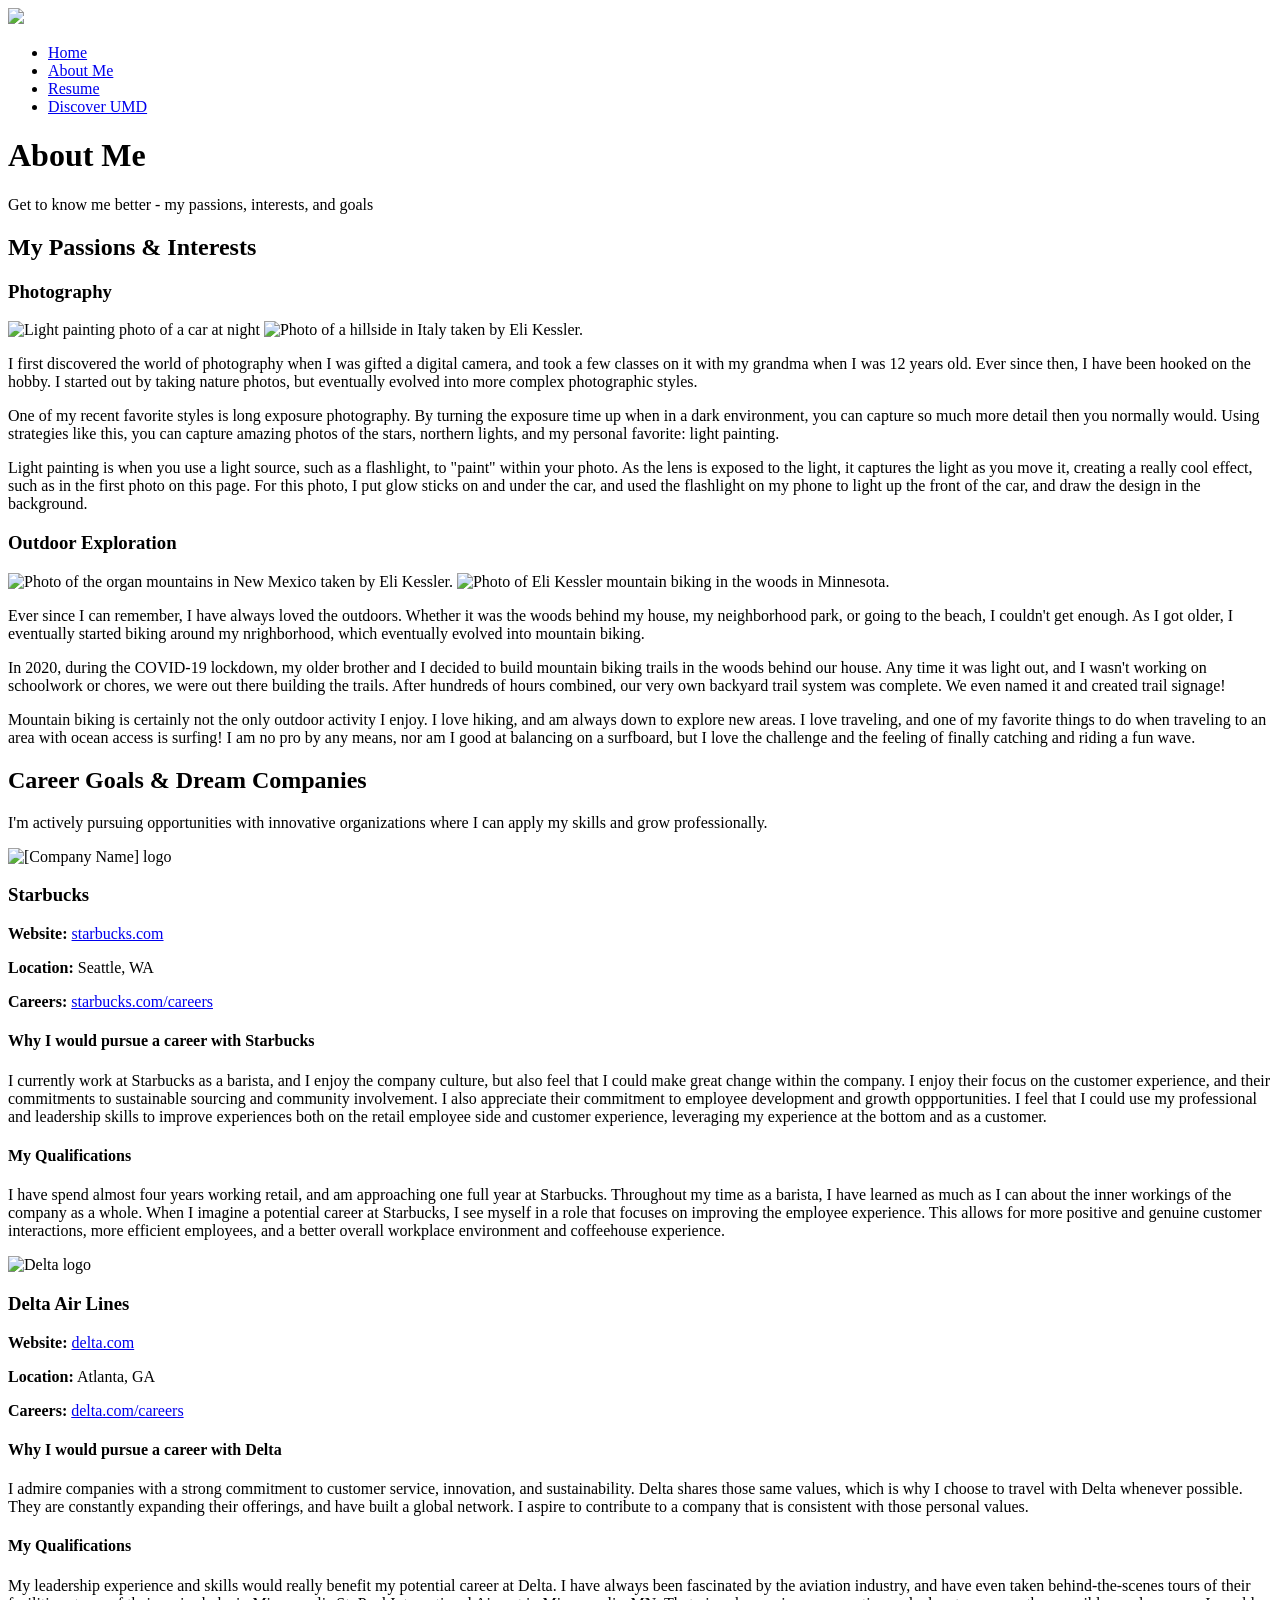
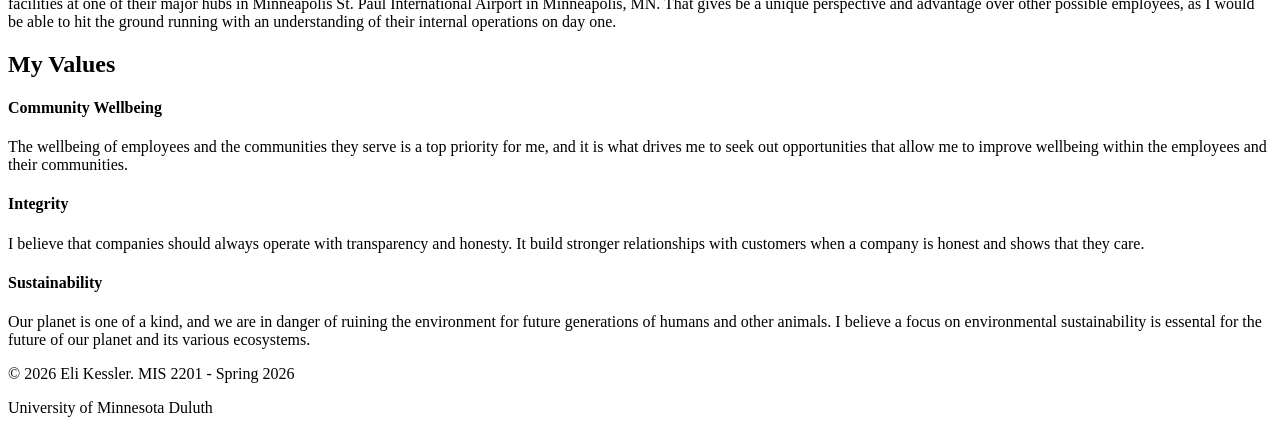
==== about.html @ e2c76c75 "Add files via upload" ====
<!DOCTYPE html>
<!-- ==================================================================================
     MIS 2201 PHASE 1: PERSONAL WEBSITE - ABOUT ME PAGE
     ==================================================================================
     
     FILE: about.html (ABOUT ME PAGE)
     DUE: March 20, 2026, 11:00 AM
     POINTS: 6 pts (out of 22 pts for Required Pages Content)
     
     REQUIREMENTS FOR THIS PAGE:
     ✓ Detailed descriptions of your hobbies
     ✓ Minimum of 3 pictures of your interests  
     ✓ Personal stories related to your hobbies
     ✓ TWO companies you want to work for with:
       - Company contact information
       - Why you're interested in them
       - Your qualifications for the role
     
     INSTRUCTIONS:
     1. This page expands on the 2 hobbies you summarized on your Home page
     2. Add detailed stories and at least 3 total images
     3. Research 2 real companies you'd like to work for
     4. Explain WHY you want to work there and what makes YOU qualified
     
     ================================================================================== -->

<html lang="en">

<head>
     <link rel="icon" type="image/png" href="images/Favicon.png">
    <meta charset="UTF-8">
    <meta name="viewport" content="width=device-width, initial-scale=1.0">
    <meta name="description" content="Eli Kessler - About Me, hobbies, interests, career goals">

    <!-- ACTION REQUIRED: Replace [YOUR NAME] -->
    <title>Eli Kessler - About Me | Personal Portfolio</title>

    <link rel="stylesheet" href="css/style.css">
</head>

<body>

    <!-- =============================================================================
         NAVIGATION - SAME ON ALL PAGES
         ============================================================================= -->
    <nav class="navbar">
        
        <div class="container">
            <div class="logo">
                <a href="index.html"> <img src="images/Logo.png" height="50 px"/> </a>
            </div>
            <ul class="nav-menu">
                <li><a href="index.html">Home</a></li>
                <li><a href="about.html" class="active">About Me</a></li>
                <li><a href="resume.html">Resume</a></li>
                <li><a href="discover-umd.html">Discover UMD</a></li>
            </ul>
            <div class="hamburger">
                <span></span>
                <span></span>
                <span></span>
            </div>
        </div>
    </nav>

    <!-- =============================================================================
         PAGE HEADER
         ============================================================================= -->
    <header class="page-header">
        <div class="container">
            <h1>About Me</h1>
            <p>Get to know me better - my passions, interests, and goals</p>
        </div>
    </header>

    <!-- =============================================================================
         DETAILED HOBBIES SECTION
         =============================================================================
         REQUIRED (Part of 6 pts for About Me Page):
         - Detailed descriptions of your hobbies (expand from Home page)
         - Minimum of 3 pictures of your interests
         - Personal stories related to your hobbies
         
         INSTRUCTIONS:
         - Take the 2 hobbies you mentioned on your Home page
         - Write detailed stories about each (3-5 paragraphs each)
         - Include at least 3 total images (can be 2 for one hobby, 1 for another, etc.)
         - Share personal experiences, what you've learned, future goals
         
         IMAGE REQUIREMENTS:
         - Total: Minimum 3 images across both hobbies
         - File formats: .jpg (photos), .png (transparency if needed)
         - Size: Around 800x600px or larger
         - File size: Under 500KB each
         
         STORY TIPS:
         - How did you get started with this hobby?
         - What do you love most about it?
         - Any achievements or memorable moments?
         - How has it shaped who you are?
         - Future goals related to this hobby?
         ============================================================================= -->
    <section class="hobbies-detailed">
        <div class="container">
            <h2>My Passions & Interests</h2>

            <!-- =================================================================
                 HOBBY #1 DETAILED - ACTION REQUIRED
                 ================================================================= -->
            <div class="hobby-detail">
                <!-- HOBBY NAME -->
                <h3>Photography</h3>

                <!-- HOBBY IMAGES (Multiple images for one hobby is great!) -->
                <div class="hobby-images">
                    <!-- Image 1 for Hobby #1 -->
                    <img src="images/Car.JPG" alt="Light painting photo of a car at night">
                    <!-- ^^^ REPLACE:
                         - src= with YOUR hobby image filename
                         - alt= with accurate description
                     -->

                    <!-- Image 2 for Hobby #1 (Optional but recommended) -->
                    <img src="images/Italy.JPG" alt="Photo of a hillside in Italy taken by Eli Kessler.">
                    <!-- ^^^ OPTIONAL: Delete this if you only have 1 image for this hobby
                         But remember: you need 3 total images across BOTH hobbies-->

                </div>
                <!-- DETAILED STORY - ACTION REQUIRED -->
                <div class="hobby-story">
                    <p>
                        I first discovered the world of photography when I was gifted a digital camera, and took a few classes on it with my grandma when I was 12 years old. Ever since then, I have been hooked on the hobby. I started out by taking nature photos, but eventually evolved into more complex photographic styles. 
                    </p>

                    <p>
                        One of my recent favorite styles is long exposure photography. By turning the exposure time up when in a dark environment, you can capture so much more detail then you normally would. Using strategies like this, you can capture amazing photos of the stars, northern lights, and my personal favorite: light painting.
                    </p>

                    <p>
                        Light painting is when you use a light source, such as a flashlight, to "paint" within your photo. As the lens is exposed to the light, it captures the light as you move it, creating a really cool effect, such as in the first photo on this page. For this photo, I put glow sticks on and under the car, and used the flashlight on my phone to light up the front of the car, and draw the design in the background. 
                    </p>

                    <!-- EXAMPLE (DELETE and write your own):
                         I discovered photography during a family trip to Glacier National Park when I was 
                         15 years old. My dad handed me his camera to capture a sunset, and I was instantly 
                         hooked. That single moment sparked a passion that has grown into a serious hobby.
                         
                         Over the past four years, I've explored various photography styles, from landscapes 
                         to portraits. I particularly love golden hour photography and have won two local 
                         photography contests. My favorite subjects are Minnesota's lakes and forests during 
                         autumn. I've taught myself advanced techniques using online tutorials and practice.
                         
                         Photography has taught me patience, attention to detail, and creative problem-solving - 
                         skills that translate well into my MIS studies. In the future, I hope to combine my 
                         tech skills with photography by developing apps for photographers or starting a 
                         photography business specializing in corporate headshots.
                     -->
                

            <!-- =================================================================
                 HOBBY #2 DETAILED - ACTION REQUIRED
                 ================================================================= -->
            <div class="hobby-detail">
                <h3>Outdoor Exploration</h3>

                <div class="hobby-images">
                    <!-- At minimum, you need 1 more image here to meet the "3 images total" requirement -->
                    <img src="images/mountain.jpg" alt="Photo of the organ mountains in New Mexico taken by Eli Kessler.">
                    <img src="images/Bike2.JPG" alt="Photo of Eli Kessler mountain biking in the woods in Minnesota.">
                    <!-- ^^^ REPLACE with YOUR hobby image -->

                    <!-- Optional: More images for this hobby -->
                    <!-- <img src="images/your-hobby2-image2.jpg" alt="Description"> -->
                </div>

                <div class="hobby-story">
                    <p>
                        Ever since I can remember, I have always loved the outdoors. Whether it was the woods behind my house, my neighborhood park, or going to the beach, I couldn't get enough. As I got older, I eventually started biking around my nrighborhood, which eventually evolved into mountain biking. 
                    </p>

                    <p>
                        In 2020, during the COVID-19 lockdown, my older brother and I decided to build mountain biking trails in the woods behind our house. Any time it was light out, and I wasn't working on schoolwork or chores, we were out there building the trails. After hundreds of hours combined, our very own backyard trail system was complete. We even named it and created trail signage!
                    </p>

                    <p>
                        Mountain biking is certainly not the only outdoor activity I enjoy. I love hiking, and am always down to explore new areas. I love traveling, and one of my favorite things to do when traveling to an area with ocean access is surfing! I am no pro by any means, nor am I good at balancing on a surfboard, but I love the challenge and the feeling of finally catching and riding a fun wave.
                    </p>
                </div>
            </div>
 

        </div>
    </section>

    <!-- =============================================================================
         CAREER GOALS & TARGET COMPANIES
         =============================================================================
         REQUIRED (Part of 6 pts for About Me Page):
         - TWO companies you want to work for
         - For EACH company, include:
           ✓ Company name and logo
           ✓ Company contact information (website, location, email)
           ✓ Why you're interested in working there
           ✓ Your qualifications for a role at that company
         
         INSTRUCTIONS FOR COMPANY RESEARCH:
         1. Choose 2 REAL companies you'd genuinely like to work for
         2. Research each company thoroughly:
            - Visit their website, careers page
            - Understand their products/services
            - Read their mission statement and values
            - Look up recent news about the company
         3. Be specific about WHY you want to work there (not just "good company")
         4. Identify YOUR specific qualifications (skills, experience, education)
         
         COMPANY LOGO:
         - Download company logo from their website (usually in "Press" or "About" section)
         - File format: .png (usually has transparency) or .jpg
         - Save in images/ folder
         - Name clearly: "company-name-logo.png"
         
         CONTACT INFORMATION TO INCLUDE:
         - Company website URL
         - Headquarters location (city, state)
         - Careers page URL
         - LinkedIn page (optional but professional)
         ============================================================================= -->
    <section class="career-goals">
        <div class="container">
            <h2>Career Goals & Dream Companies</h2>
            <p>I'm actively pursuing opportunities with innovative organizations where I can apply my skills and grow
                professionally.</p>

            <div class="companies-grid">

                <!-- =================================================================
                     COMPANY #1 - ACTION REQUIRED
                     ================================================================= -->
                <div class="company-card">
                    <!-- COMPANY LOGO -->
                    <img src="images/Starbucks.png" alt="[Company Name] logo" class="company-logo">
                    <!-- ^^^ REPLACE:
                         1. Download company's actual logo
                         2. Save in images/ folder
                         3. Update src= and alt= above
                     -->

                    <!-- COMPANY NAME -->
                    <h3>Starbucks</h3>
                    <!-- ^^^ REPLACE with actual company name
                         Examples: "Target Corporation", "Google", "3M", "Mayo Clinic", etc.
                     -->

                    <!-- COMPANY CONTACT INFORMATION -->
                    <div class="company-info">
                        <p><strong>Website:</strong> <a href="https://www.starbucks.com"
                                target="_blank">starbucks.com</a></p>
                        <!-- ^^^ REPLACE with actual website URL -->

                        <p><strong>Location:</strong> Seattle, WA</p>
                        <!-- ^^^ REPLACE with company headquarters location -->

                        <p><strong>Careers:</strong> <a href="https://www.starbucks.com/careers"
                                target="_blank">starbucks.com/careers</a></p>
                        <!-- ^^^ REPLACE with actual careers page URL -->
                    </div>

                    <!-- WHY YOU'RE INTERESTED - ACTION REQUIRED -->
                    <div class="why-interested">
                        <h4>Why I would pursue a career with Starbucks</h4>
                        <p>
                            I currently work at Starbucks as a barista, and I enjoy the company culture, but also feel that I could make great change within the company. I enjoy their focus on the customer experience, and their commitments to sustainable sourcing and community involvement. I also appreciate their commitment to employee development and growth oppportunities. I feel that I could use my professional and leadership skills to improve experiences both on the retail employee side and customer experience, leveraging my experience at the bottom and as a customer. 

                            <!-- EXAMPLE (DELETE and write your own):
                                 I'm drawn to Target's commitment to digital innovation and customer 
                                 experience. Their recent investments in AI-powered supply chain 
                                 management and mobile app development align perfectly with my interest 
                                 in using technology to solve business problems. I also appreciate their 
                                 strong Minneapolis roots and commitment to community development.
                             -->
                        </p>
                    </div>

                    <!-- YOUR QUALIFICATIONS - ACTION REQUIRED -->
                    <div class="qualifications">
                        <h4>My Qualifications</h4>
                        <p>
                            I have spend almost four years working retail, and am approaching one full year at Starbucks. Throughout my time as a barista, I have learned as much as I can about the inner workings of the company as a whole. When I imagine a potential career at Starbucks, I see myself in a role that focuses on improving the employee experience. This allows for more positive and genuine customer interactions, more efficient employees, and a better overall workplace environment and coffeehouse experience.

                            <!-- EXAMPLE (DELETE and write your own):
                                 As an MIS major, I'm developing strong skills in web development, 
                                 data analytics, and business process optimization. This website 
                                 showcases my front-end development abilities with HTML, CSS, and 
                                 JavaScript. I've also completed coursework in database management 
                                 and project management, which would be valuable in Target's IT 
                                 department. My previous retail experience has given me insight into 
                                 customer needs and operational challenges from a ground-level perspective.
                             -->
                        </p>
                    </div>
                </div>

                <!-- =================================================================
                     COMPANY #2 - ACTION REQUIRED
                     ================================================================= -->
                <div class="company-card">
                    <img src="images/Delta.png" alt="Delta logo" class="company-logo">

                    <h3>Delta Air Lines</h3>

                    <div class="company-info">
                        <p><strong>Website:</strong> <a href="https://www.delta.com"
                                target="_blank">delta.com</a></p>
                        <!-- ^^^ REPLACE with actual website URL -->

                        <p><strong>Location:</strong> Atlanta, GA</p>
                        <!-- ^^^ REPLACE with company headquarters location -->

                        <p><strong>Careers:</strong> <a href="https://www.delta.com/careers"
                                target="_blank">delta.com/careers</a></p>
                        <!-- ^^^ REPLACE with actual careers page URL -->
                    </div>

                    <div class="why-interested">
                        <h4>Why I would pursue a career with Delta</h4>
                        <p>
                           I admire companies with a strong commitment to customer service, innovation, and sustainability. Delta shares those same values, which is why I choose to travel with Delta whenever possible. They are constantly expanding their offerings, and have built a global network. I aspire to contribute to a company that is consistent with those personal values.
                        </p>
                    </div>

                    <div class="qualifications">
                        <h4>My Qualifications</h4>
                        <p>
                            My leadership experience and skills would really benefit my potential career at Delta. I have always been fascinated by the aviation industry, and have even taken behind-the-scenes tours of their facilities at one of their major hubs in Minneapolis St. Paul International Airport in Minneapolis, MN. That gives be a unique perspective and advantage over other possible employees, as I would be able to hit the ground running with an understanding of their internal operations on day one.
                        </p>
                    </div>
                </div>

            </div>
        </div>
    </section>

    <!-- =============================================================================
         PERSONAL VALUES (OPTIONAL - but adds depth to your page)
         =============================================================================
         This is OPTIONAL but recommended - it shows thoughtfulness and self-awareness
         ============================================================================= -->
    <section class="values">
        <div class="container">
            <h2>My Values</h2>
            <div class="values-grid">
                <div class="value-item">
                    <h4>Community Wellbeing</h4>
                    <p>The wellbeing of employees and the communities they serve is a top priority for me, and it is what drives me to seek out opportunities that allow me to improve wellbeing within the employees and their communities.</p>
                </div>
                <div class="value-item">
                    <h4>Integrity</h4>
                    <p>I believe that companies should always operate with transparency and honesty. It build stronger relationships with customers when a company is honest and shows that they care.</p>
                </div>
                <div class="value-item">
                    <h4>Sustainability</h4>
                    <p>Our planet is one of a kind, and we are in danger of ruining the environment for future generations of humans and other animals. I believe a focus on environmental sustainability is essental for the future of our planet and its various ecosystems.</p>
                </div>
                <!-- Feel free to delete this section or modify the values -->
            </div>
        </div>
    </section>

    <!-- =============================================================================
         FOOTER - SAME ON ALL PAGES
         ============================================================================= -->
    <footer>
        <div class="container">
            <p>&copy; 2026 Eli Kessler. MIS 2201 - Spring 2026</p>
            <p>University of Minnesota Duluth</p>
        </div>
    </footer>

    <script src="js/script.js"></script>

</body>

</html>

<!-- ==================================================================================
     SUBMISSION CHECKLIST FOR about.html (About Me Page)
     ==================================================================================
     
     Before submitting, verify YOU HAVE:
     ✓ Written detailed stories about your 2 hobbies (3-5 paragraphs each)
     ✓ Included minimum 3 total images of your interests
     ✓ Researched 2 REAL companies you want to work for
     ✓ Included company logos for both companies
     ✓ Provided contact information for both companies (website, location, careers page)
     ✓ Written specific reasons WHY you want to work at each company
     ✓ Explained YOUR qualifications for each company
     ✓ Replaced ALL placeholder text with your content
     ✓ Replaced ALL placeholder images with your images
     ✓ Tested page in browser (looks good on desktop AND mobile)
     ✓ All navigation links work
     
     GRADING: This page is worth 6 points out of 22 total for Required Pages
     
     COMMON MISTAKES TO AVOID:
     ✗ Generic "I want to work here because it's a great company"
     ✗ No company logos
     ✗ Missing contact information
     ✗ Less than 3 images total
     ✗ Short, surface-level hobby descriptions
     ✗ Not explaining YOUR specific qualifications
     
     ================================================================================== -->
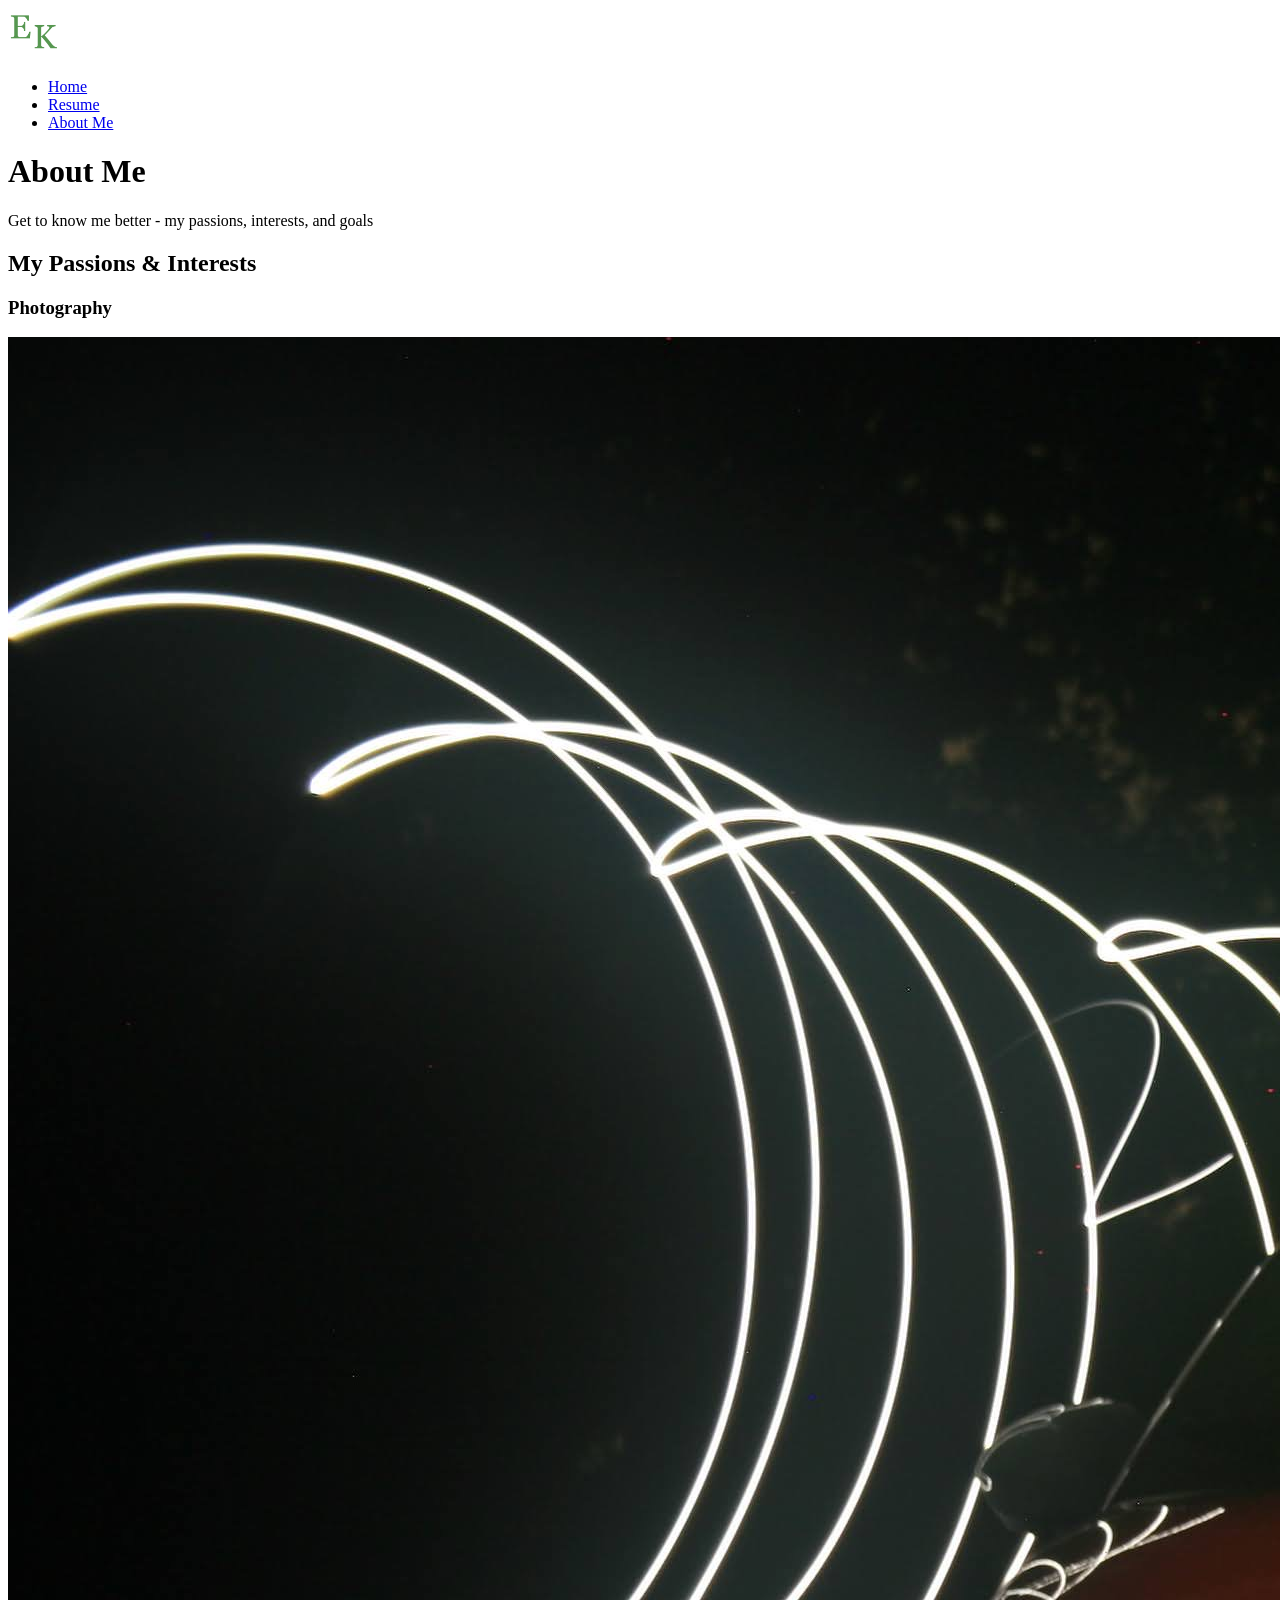
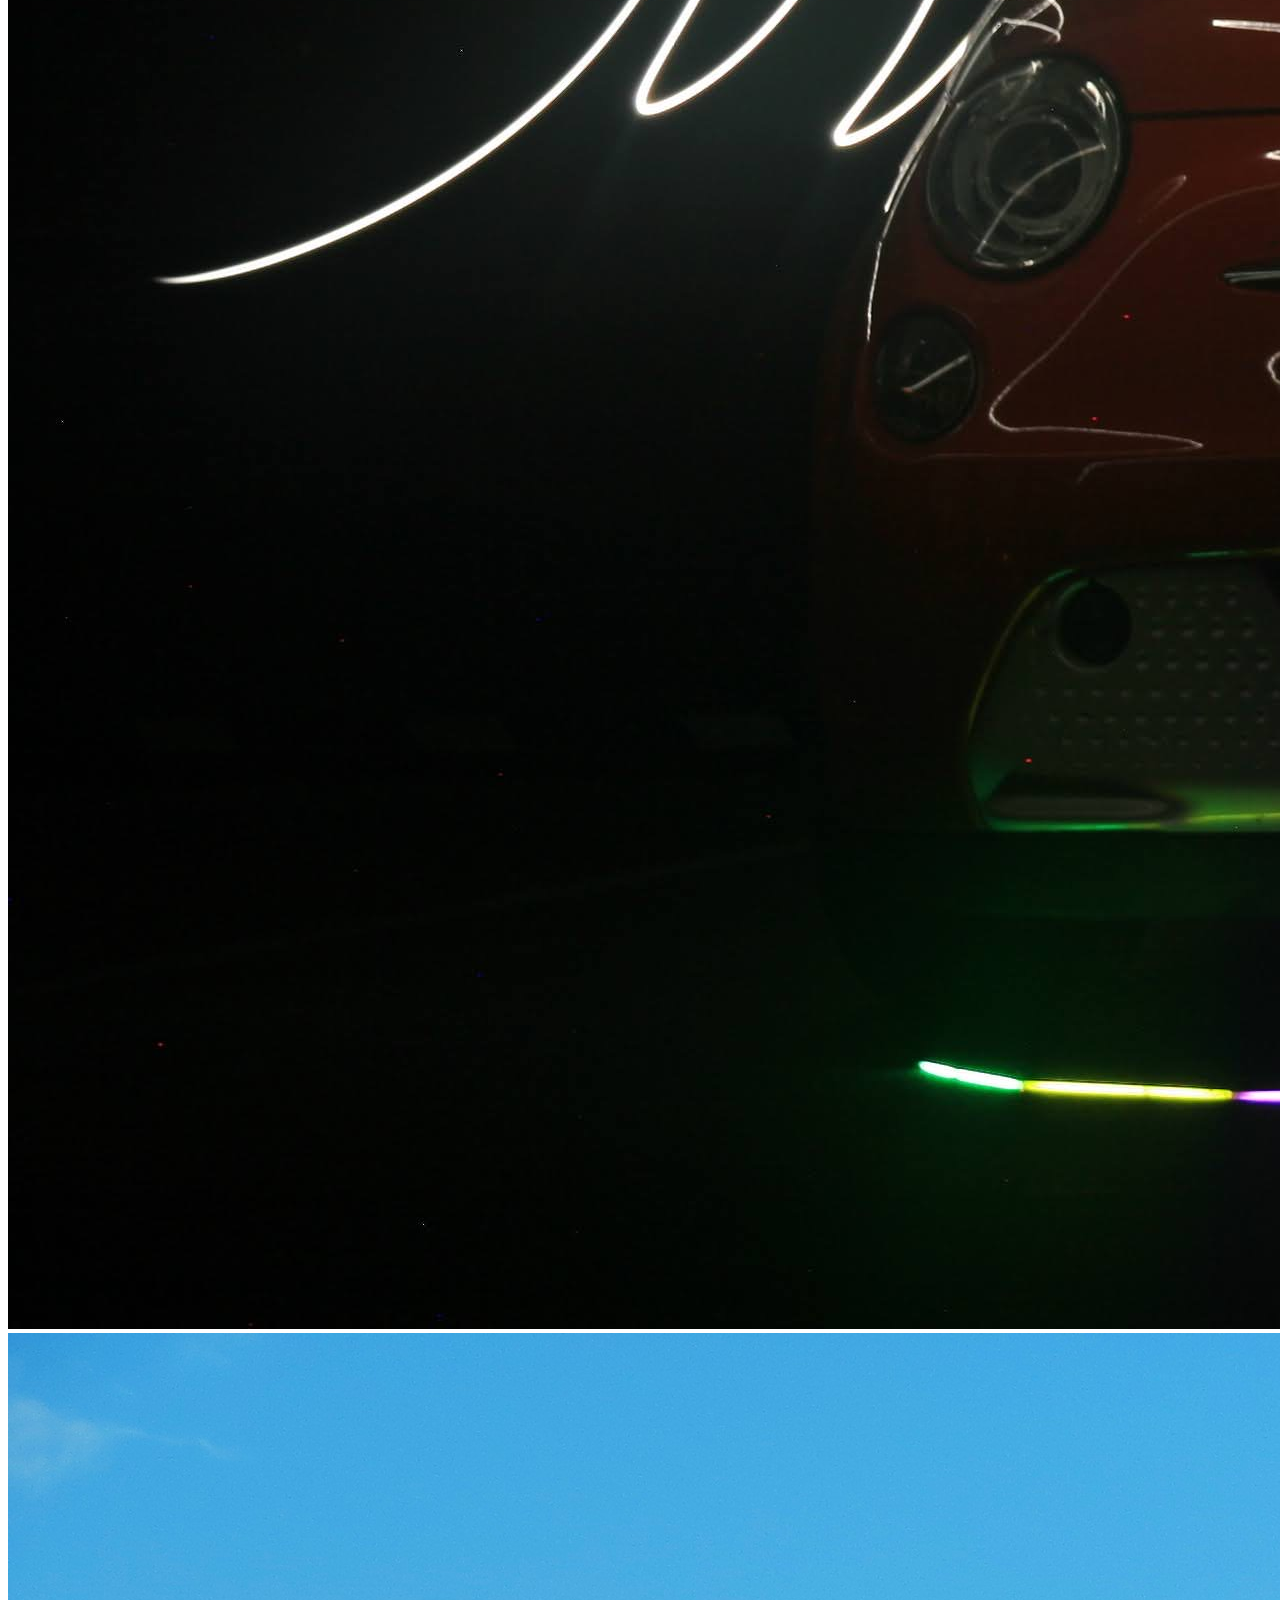
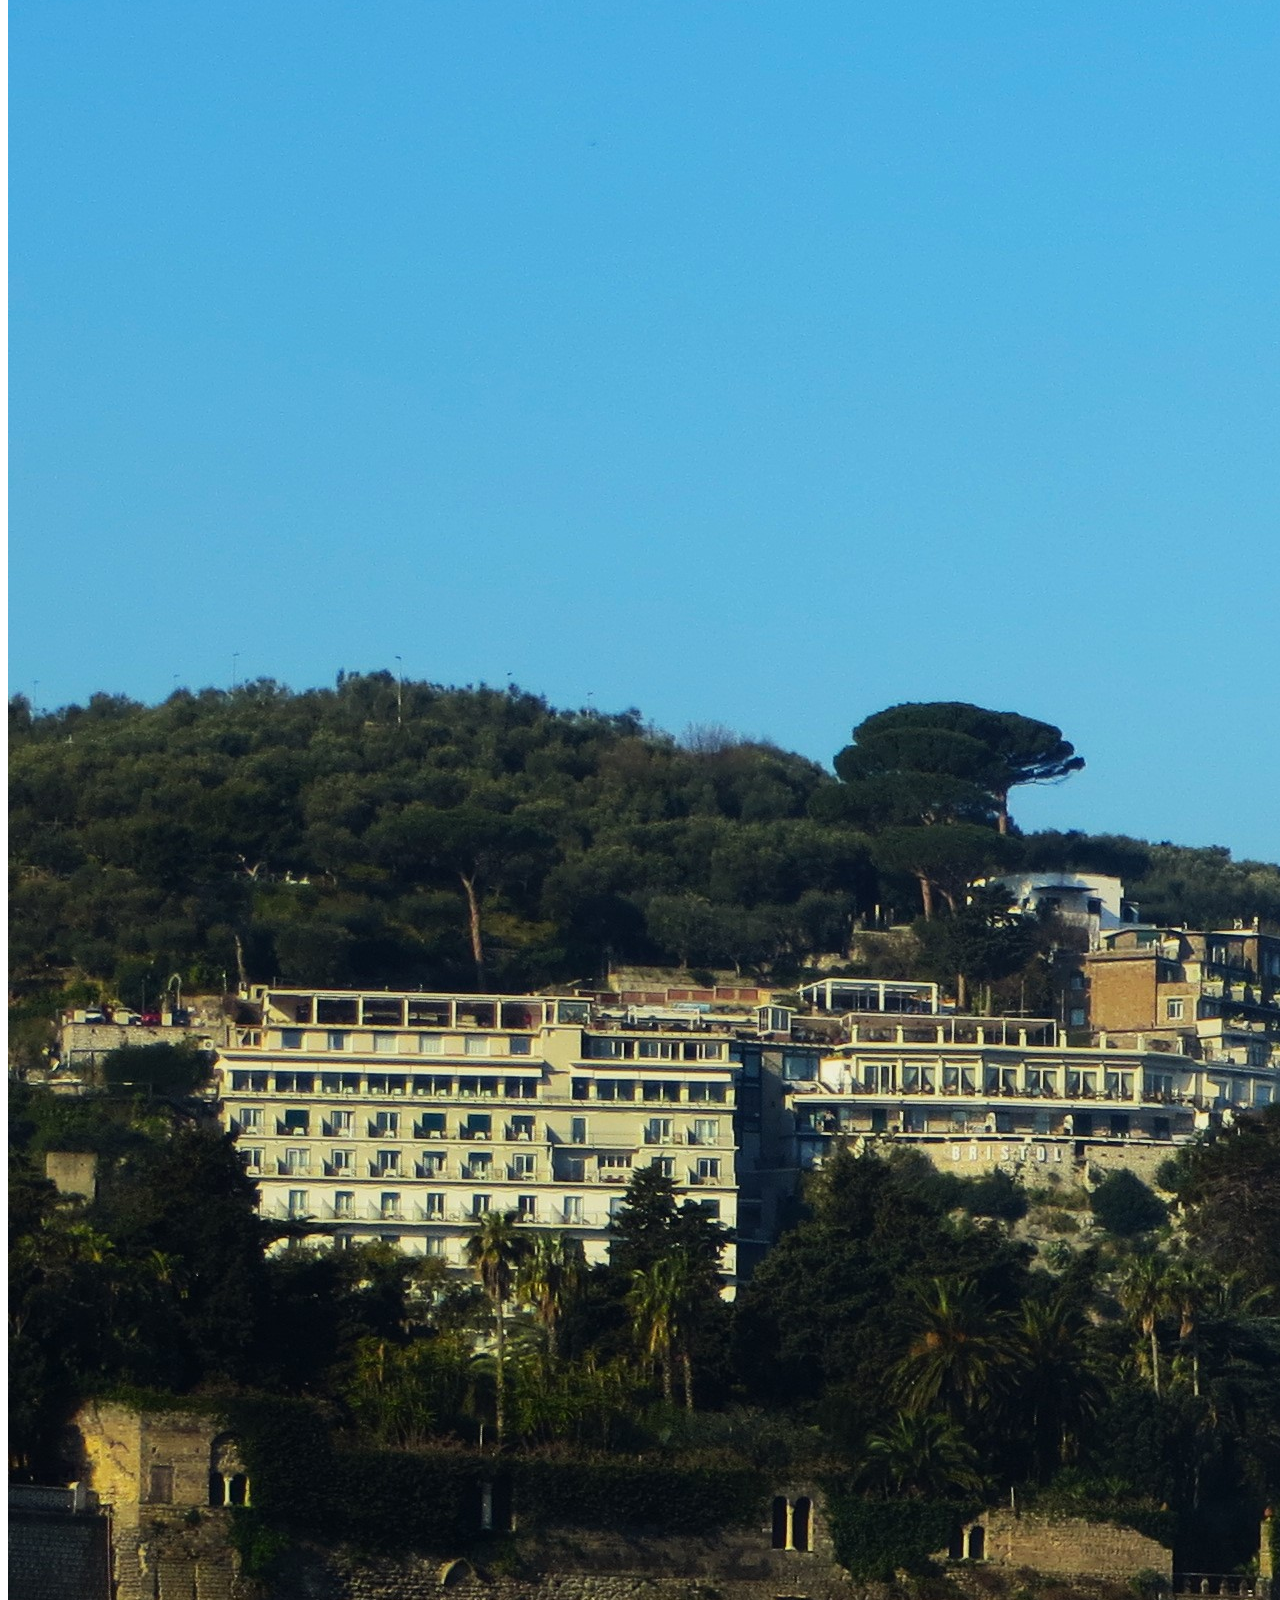
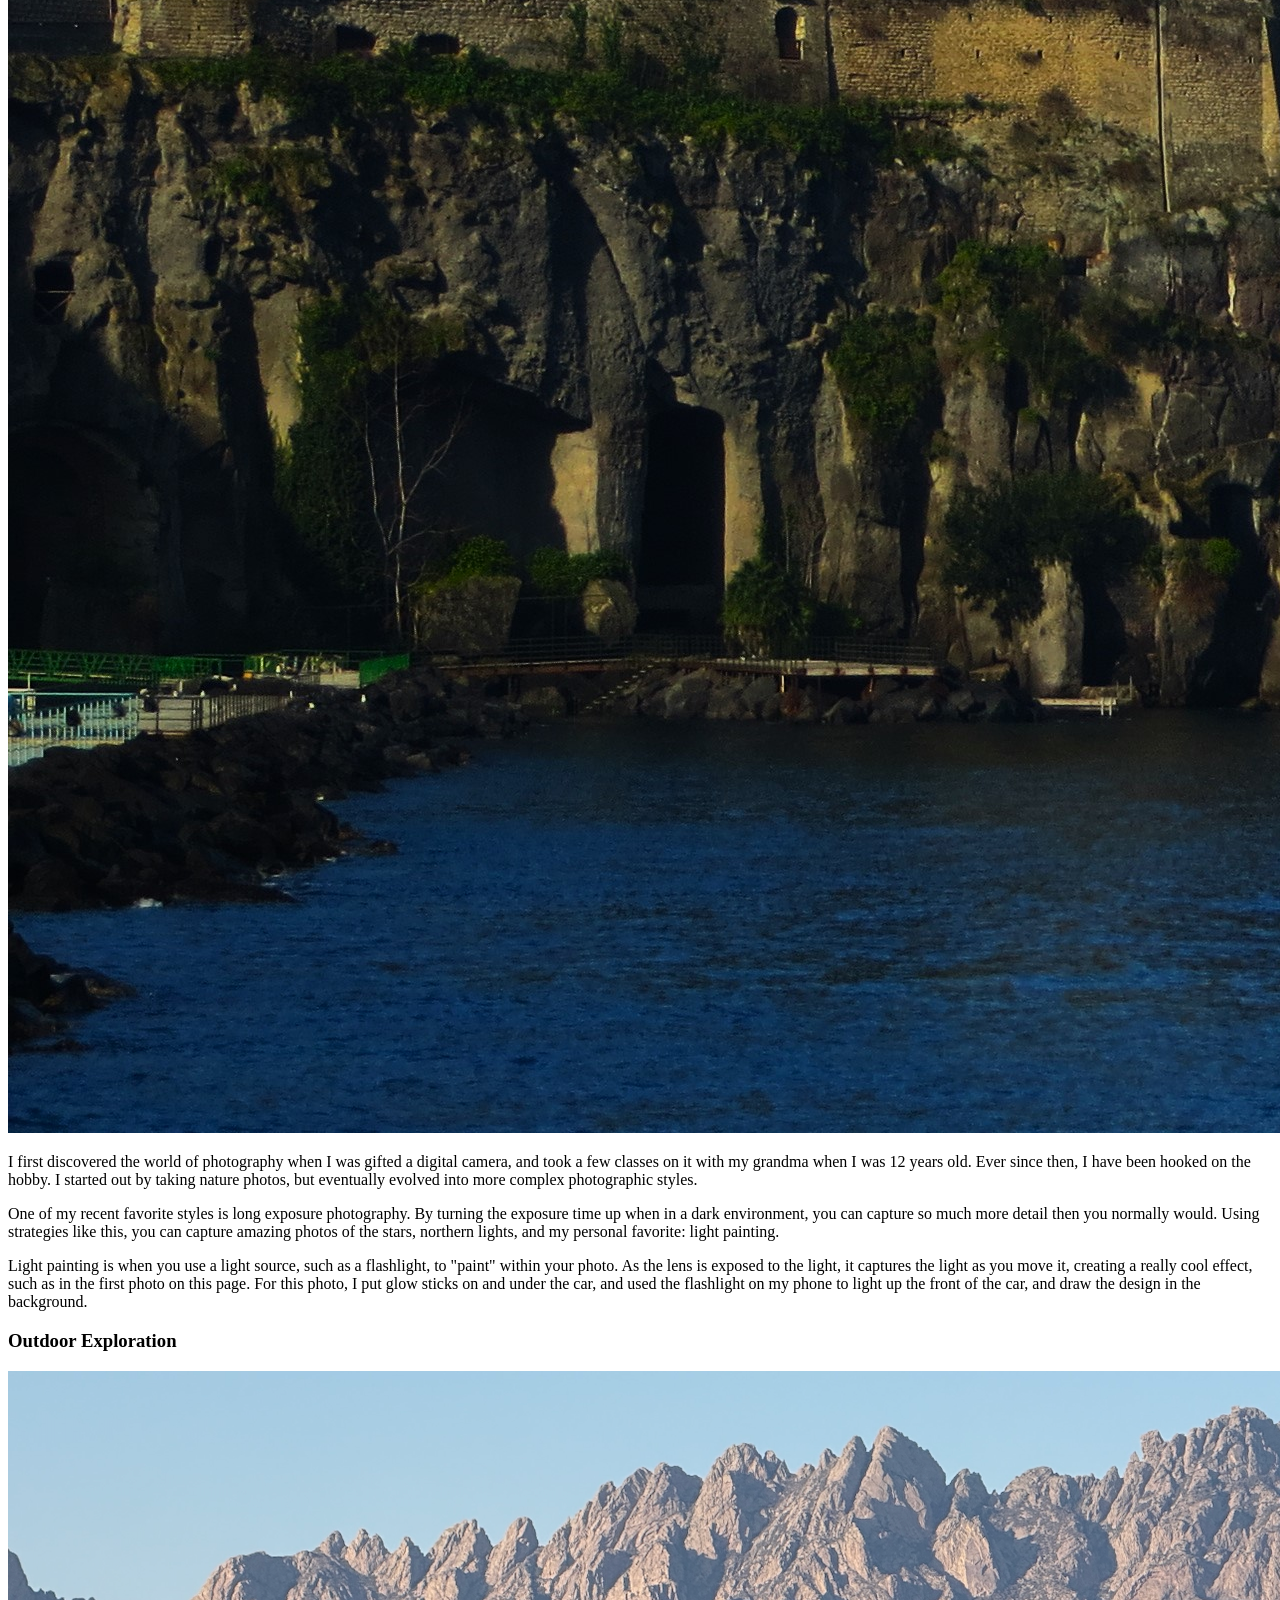
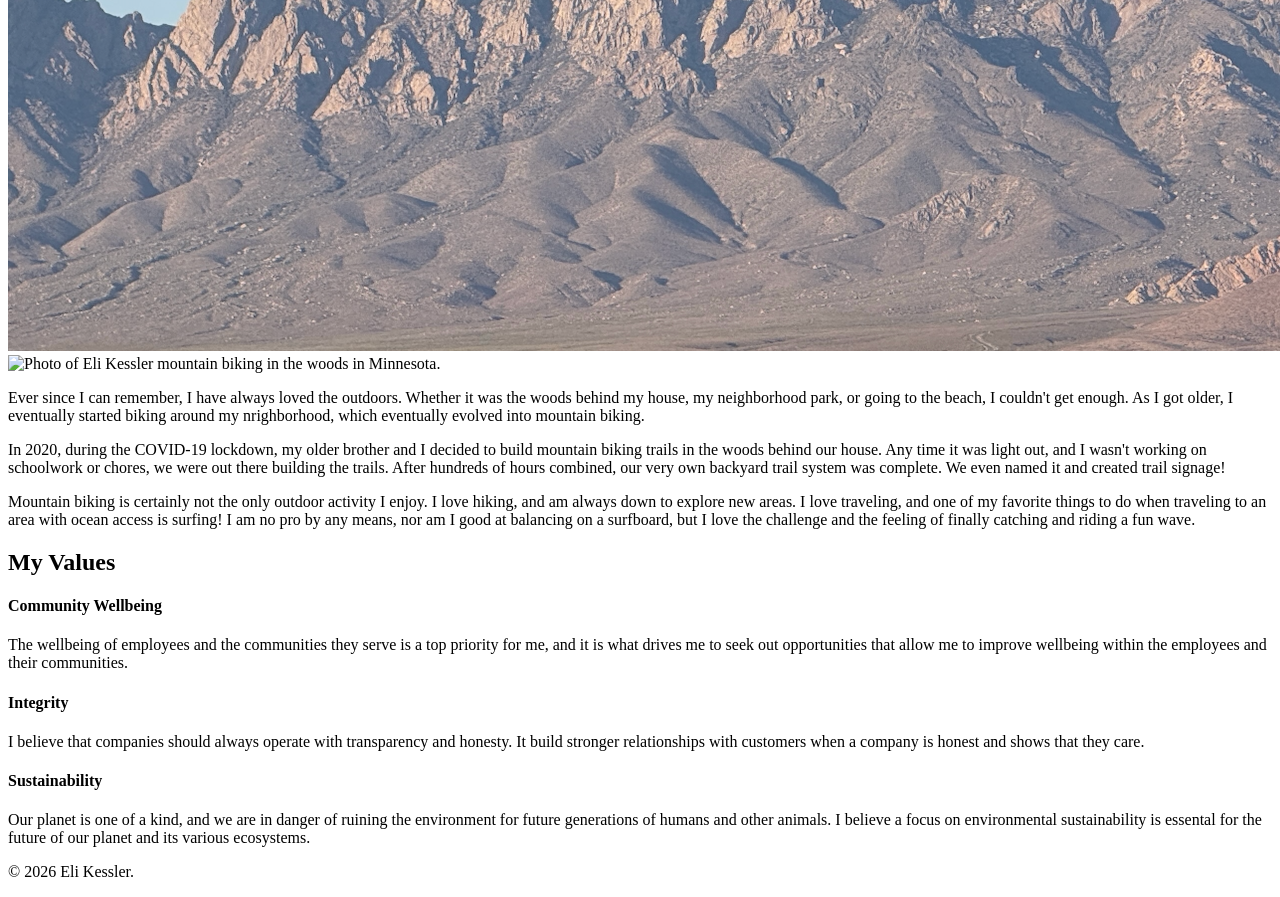
==== commit 71b7dede: "Update about.html" ====
--- a/about.html
+++ b/about.html
@@ -1,28 +1,5 @@
 <!DOCTYPE html>
-<!-- ==================================================================================
-     MIS 2201 PHASE 1: PERSONAL WEBSITE - ABOUT ME PAGE
-     ==================================================================================
-     
-     FILE: about.html (ABOUT ME PAGE)
-     DUE: March 20, 2026, 11:00 AM
-     POINTS: 6 pts (out of 22 pts for Required Pages Content)
-     
-     REQUIREMENTS FOR THIS PAGE:
-     ✓ Detailed descriptions of your hobbies
-     ✓ Minimum of 3 pictures of your interests  
-     ✓ Personal stories related to your hobbies
-     ✓ TWO companies you want to work for with:
-       - Company contact information
-       - Why you're interested in them
-       - Your qualifications for the role
-     
-     INSTRUCTIONS:
-     1. This page expands on the 2 hobbies you summarized on your Home page
-     2. Add detailed stories and at least 3 total images
-     3. Research 2 real companies you'd like to work for
-     4. Explain WHY you want to work there and what makes YOU qualified
-     
-     ================================================================================== -->
+
 
 <html lang="en">
 
@@ -32,7 +9,7 @@
     <meta name="viewport" content="width=device-width, initial-scale=1.0">
     <meta name="description" content="Eli Kessler - About Me, hobbies, interests, career goals">
 
-    <!-- ACTION REQUIRED: Replace [YOUR NAME] -->
+
     <title>Eli Kessler - About Me | Personal Portfolio</title>
 
     <link rel="stylesheet" href="css/style.css">
@@ -40,9 +17,6 @@
 
 <body>
 
-    <!-- =============================================================================
-         NAVIGATION - SAME ON ALL PAGES
-         ============================================================================= -->
     <nav class="navbar">
         
         <div class="container">
@@ -51,9 +25,10 @@
             </div>
             <ul class="nav-menu">
                 <li><a href="index.html">Home</a></li>
+                <li><a href="resume.html">Resume</a></li>
                 <li><a href="about.html" class="active">About Me</a></li>
-                <li><a href="resume.html">Resume</a></li>
-                <li><a href="discover-umd.html">Discover UMD</a></li>
+            
+            
             </ul>
             <div class="hamburger">
                 <span></span>
@@ -63,9 +38,6 @@
         </div>
     </nav>
 
-    <!-- =============================================================================
-         PAGE HEADER
-         ============================================================================= -->
     <header class="page-header">
         <div class="container">
             <h1>About Me</h1>
@@ -73,60 +45,26 @@
         </div>
     </header>
 
-    <!-- =============================================================================
-         DETAILED HOBBIES SECTION
-         =============================================================================
-         REQUIRED (Part of 6 pts for About Me Page):
-         - Detailed descriptions of your hobbies (expand from Home page)
-         - Minimum of 3 pictures of your interests
-         - Personal stories related to your hobbies
-         
-         INSTRUCTIONS:
-         - Take the 2 hobbies you mentioned on your Home page
-         - Write detailed stories about each (3-5 paragraphs each)
-         - Include at least 3 total images (can be 2 for one hobby, 1 for another, etc.)
-         - Share personal experiences, what you've learned, future goals
-         
-         IMAGE REQUIREMENTS:
-         - Total: Minimum 3 images across both hobbies
-         - File formats: .jpg (photos), .png (transparency if needed)
-         - Size: Around 800x600px or larger
-         - File size: Under 500KB each
-         
-         STORY TIPS:
-         - How did you get started with this hobby?
-         - What do you love most about it?
-         - Any achievements or memorable moments?
-         - How has it shaped who you are?
-         - Future goals related to this hobby?
-         ============================================================================= -->
+    
     <section class="hobbies-detailed">
         <div class="container">
             <h2>My Passions & Interests</h2>
 
-            <!-- =================================================================
-                 HOBBY #1 DETAILED - ACTION REQUIRED
-                 ================================================================= -->
+         
             <div class="hobby-detail">
-                <!-- HOBBY NAME -->
+           
                 <h3>Photography</h3>
 
-                <!-- HOBBY IMAGES (Multiple images for one hobby is great!) -->
+               
                 <div class="hobby-images">
-                    <!-- Image 1 for Hobby #1 -->
+                 
                     <img src="images/Car.JPG" alt="Light painting photo of a car at night">
-                    <!-- ^^^ REPLACE:
-                         - src= with YOUR hobby image filename
-                         - alt= with accurate description
-                     -->
-
-                    <!-- Image 2 for Hobby #1 (Optional but recommended) -->
+                   
                     <img src="images/Italy.JPG" alt="Photo of a hillside in Italy taken by Eli Kessler.">
-                    <!-- ^^^ OPTIONAL: Delete this if you only have 1 image for this hobby
-                         But remember: you need 3 total images across BOTH hobbies-->
+                  
 
                 </div>
-                <!-- DETAILED STORY - ACTION REQUIRED -->
+               
                 <div class="hobby-story">
                     <p>
                         I first discovered the world of photography when I was gifted a digital camera, and took a few classes on it with my grandma when I was 12 years old. Ever since then, I have been hooked on the hobby. I started out by taking nature photos, but eventually evolved into more complex photographic styles. 
@@ -140,37 +78,15 @@
                         Light painting is when you use a light source, such as a flashlight, to "paint" within your photo. As the lens is exposed to the light, it captures the light as you move it, creating a really cool effect, such as in the first photo on this page. For this photo, I put glow sticks on and under the car, and used the flashlight on my phone to light up the front of the car, and draw the design in the background. 
                     </p>
 
-                    <!-- EXAMPLE (DELETE and write your own):
-                         I discovered photography during a family trip to Glacier National Park when I was 
-                         15 years old. My dad handed me his camera to capture a sunset, and I was instantly 
-                         hooked. That single moment sparked a passion that has grown into a serious hobby.
-                         
-                         Over the past four years, I've explored various photography styles, from landscapes 
-                         to portraits. I particularly love golden hour photography and have won two local 
-                         photography contests. My favorite subjects are Minnesota's lakes and forests during 
-                         autumn. I've taught myself advanced techniques using online tutorials and practice.
-                         
-                         Photography has taught me patience, attention to detail, and creative problem-solving - 
-                         skills that translate well into my MIS studies. In the future, I hope to combine my 
-                         tech skills with photography by developing apps for photographers or starting a 
-                         photography business specializing in corporate headshots.
-                     -->
-                
-
-            <!-- =================================================================
-                 HOBBY #2 DETAILED - ACTION REQUIRED
-                 ================================================================= -->
+                   
             <div class="hobby-detail">
                 <h3>Outdoor Exploration</h3>
 
                 <div class="hobby-images">
-                    <!-- At minimum, you need 1 more image here to meet the "3 images total" requirement -->
+                    
                     <img src="images/mountain.jpg" alt="Photo of the organ mountains in New Mexico taken by Eli Kessler.">
                     <img src="images/Bike2.JPG" alt="Photo of Eli Kessler mountain biking in the woods in Minnesota.">
-                    <!-- ^^^ REPLACE with YOUR hobby image -->
-
-                    <!-- Optional: More images for this hobby -->
-                    <!-- <img src="images/your-hobby2-image2.jpg" alt="Description"> -->
+           
                 </div>
 
                 <div class="hobby-story">
@@ -192,159 +108,7 @@
         </div>
     </section>
 
-    <!-- =============================================================================
-         CAREER GOALS & TARGET COMPANIES
-         =============================================================================
-         REQUIRED (Part of 6 pts for About Me Page):
-         - TWO companies you want to work for
-         - For EACH company, include:
-           ✓ Company name and logo
-           ✓ Company contact information (website, location, email)
-           ✓ Why you're interested in working there
-           ✓ Your qualifications for a role at that company
-         
-         INSTRUCTIONS FOR COMPANY RESEARCH:
-         1. Choose 2 REAL companies you'd genuinely like to work for
-         2. Research each company thoroughly:
-            - Visit their website, careers page
-            - Understand their products/services
-            - Read their mission statement and values
-            - Look up recent news about the company
-         3. Be specific about WHY you want to work there (not just "good company")
-         4. Identify YOUR specific qualifications (skills, experience, education)
-         
-         COMPANY LOGO:
-         - Download company logo from their website (usually in "Press" or "About" section)
-         - File format: .png (usually has transparency) or .jpg
-         - Save in images/ folder
-         - Name clearly: "company-name-logo.png"
-         
-         CONTACT INFORMATION TO INCLUDE:
-         - Company website URL
-         - Headquarters location (city, state)
-         - Careers page URL
-         - LinkedIn page (optional but professional)
-         ============================================================================= -->
-    <section class="career-goals">
-        <div class="container">
-            <h2>Career Goals & Dream Companies</h2>
-            <p>I'm actively pursuing opportunities with innovative organizations where I can apply my skills and grow
-                professionally.</p>
 
-            <div class="companies-grid">
-
-                <!-- =================================================================
-                     COMPANY #1 - ACTION REQUIRED
-                     ================================================================= -->
-                <div class="company-card">
-                    <!-- COMPANY LOGO -->
-                    <img src="images/Starbucks.png" alt="[Company Name] logo" class="company-logo">
-                    <!-- ^^^ REPLACE:
-                         1. Download company's actual logo
-                         2. Save in images/ folder
-                         3. Update src= and alt= above
-                     -->
-
-                    <!-- COMPANY NAME -->
-                    <h3>Starbucks</h3>
-                    <!-- ^^^ REPLACE with actual company name
-                         Examples: "Target Corporation", "Google", "3M", "Mayo Clinic", etc.
-                     -->
-
-                    <!-- COMPANY CONTACT INFORMATION -->
-                    <div class="company-info">
-                        <p><strong>Website:</strong> <a href="https://www.starbucks.com"
-                                target="_blank">starbucks.com</a></p>
-                        <!-- ^^^ REPLACE with actual website URL -->
-
-                        <p><strong>Location:</strong> Seattle, WA</p>
-                        <!-- ^^^ REPLACE with company headquarters location -->
-
-                        <p><strong>Careers:</strong> <a href="https://www.starbucks.com/careers"
-                                target="_blank">starbucks.com/careers</a></p>
-                        <!-- ^^^ REPLACE with actual careers page URL -->
-                    </div>
-
-                    <!-- WHY YOU'RE INTERESTED - ACTION REQUIRED -->
-                    <div class="why-interested">
-                        <h4>Why I would pursue a career with Starbucks</h4>
-                        <p>
-                            I currently work at Starbucks as a barista, and I enjoy the company culture, but also feel that I could make great change within the company. I enjoy their focus on the customer experience, and their commitments to sustainable sourcing and community involvement. I also appreciate their commitment to employee development and growth oppportunities. I feel that I could use my professional and leadership skills to improve experiences both on the retail employee side and customer experience, leveraging my experience at the bottom and as a customer. 
-
-                            <!-- EXAMPLE (DELETE and write your own):
-                                 I'm drawn to Target's commitment to digital innovation and customer 
-                                 experience. Their recent investments in AI-powered supply chain 
-                                 management and mobile app development align perfectly with my interest 
-                                 in using technology to solve business problems. I also appreciate their 
-                                 strong Minneapolis roots and commitment to community development.
-                             -->
-                        </p>
-                    </div>
-
-                    <!-- YOUR QUALIFICATIONS - ACTION REQUIRED -->
-                    <div class="qualifications">
-                        <h4>My Qualifications</h4>
-                        <p>
-                            I have spend almost four years working retail, and am approaching one full year at Starbucks. Throughout my time as a barista, I have learned as much as I can about the inner workings of the company as a whole. When I imagine a potential career at Starbucks, I see myself in a role that focuses on improving the employee experience. This allows for more positive and genuine customer interactions, more efficient employees, and a better overall workplace environment and coffeehouse experience.
-
-                            <!-- EXAMPLE (DELETE and write your own):
-                                 As an MIS major, I'm developing strong skills in web development, 
-                                 data analytics, and business process optimization. This website 
-                                 showcases my front-end development abilities with HTML, CSS, and 
-                                 JavaScript. I've also completed coursework in database management 
-                                 and project management, which would be valuable in Target's IT 
-                                 department. My previous retail experience has given me insight into 
-                                 customer needs and operational challenges from a ground-level perspective.
-                             -->
-                        </p>
-                    </div>
-                </div>
-
-                <!-- =================================================================
-                     COMPANY #2 - ACTION REQUIRED
-                     ================================================================= -->
-                <div class="company-card">
-                    <img src="images/Delta.png" alt="Delta logo" class="company-logo">
-
-                    <h3>Delta Air Lines</h3>
-
-                    <div class="company-info">
-                        <p><strong>Website:</strong> <a href="https://www.delta.com"
-                                target="_blank">delta.com</a></p>
-                        <!-- ^^^ REPLACE with actual website URL -->
-
-                        <p><strong>Location:</strong> Atlanta, GA</p>
-                        <!-- ^^^ REPLACE with company headquarters location -->
-
-                        <p><strong>Careers:</strong> <a href="https://www.delta.com/careers"
-                                target="_blank">delta.com/careers</a></p>
-                        <!-- ^^^ REPLACE with actual careers page URL -->
-                    </div>
-
-                    <div class="why-interested">
-                        <h4>Why I would pursue a career with Delta</h4>
-                        <p>
-                           I admire companies with a strong commitment to customer service, innovation, and sustainability. Delta shares those same values, which is why I choose to travel with Delta whenever possible. They are constantly expanding their offerings, and have built a global network. I aspire to contribute to a company that is consistent with those personal values.
-                        </p>
-                    </div>
-
-                    <div class="qualifications">
-                        <h4>My Qualifications</h4>
-                        <p>
-                            My leadership experience and skills would really benefit my potential career at Delta. I have always been fascinated by the aviation industry, and have even taken behind-the-scenes tours of their facilities at one of their major hubs in Minneapolis St. Paul International Airport in Minneapolis, MN. That gives be a unique perspective and advantage over other possible employees, as I would be able to hit the ground running with an understanding of their internal operations on day one.
-                        </p>
-                    </div>
-                </div>
-
-            </div>
-        </div>
-    </section>
-
-    <!-- =============================================================================
-         PERSONAL VALUES (OPTIONAL - but adds depth to your page)
-         =============================================================================
-         This is OPTIONAL but recommended - it shows thoughtfulness and self-awareness
-         ============================================================================= -->
     <section class="values">
         <div class="container">
             <h2>My Values</h2>
@@ -361,18 +125,14 @@
                     <h4>Sustainability</h4>
                     <p>Our planet is one of a kind, and we are in danger of ruining the environment for future generations of humans and other animals. I believe a focus on environmental sustainability is essental for the future of our planet and its various ecosystems.</p>
                 </div>
-                <!-- Feel free to delete this section or modify the values -->
+           
             </div>
         </div>
     </section>
 
-    <!-- =============================================================================
-         FOOTER - SAME ON ALL PAGES
-         ============================================================================= -->
     <footer>
         <div class="container">
-            <p>&copy; 2026 Eli Kessler. MIS 2201 - Spring 2026</p>
-            <p>University of Minnesota Duluth</p>
+            <p>&copy; 2026 Eli Kessler.</p>
         </div>
     </footer>
 
@@ -382,31 +142,4 @@
 
 </html>
 
-<!-- ==================================================================================
-     SUBMISSION CHECKLIST FOR about.html (About Me Page)
-     ==================================================================================
-     
-     Before submitting, verify YOU HAVE:
-     ✓ Written detailed stories about your 2 hobbies (3-5 paragraphs each)
-     ✓ Included minimum 3 total images of your interests
-     ✓ Researched 2 REAL companies you want to work for
-     ✓ Included company logos for both companies
-     ✓ Provided contact information for both companies (website, location, careers page)
-     ✓ Written specific reasons WHY you want to work at each company
-     ✓ Explained YOUR qualifications for each company
-     ✓ Replaced ALL placeholder text with your content
-     ✓ Replaced ALL placeholder images with your images
-     ✓ Tested page in browser (looks good on desktop AND mobile)
-     ✓ All navigation links work
-     
-     GRADING: This page is worth 6 points out of 22 total for Required Pages
-     
-     COMMON MISTAKES TO AVOID:
-     ✗ Generic "I want to work here because it's a great company"
-     ✗ No company logos
-     ✗ Missing contact information
-     ✗ Less than 3 images total
-     ✗ Short, surface-level hobby descriptions
-     ✗ Not explaining YOUR specific qualifications
-     
-     ================================================================================== -->
+
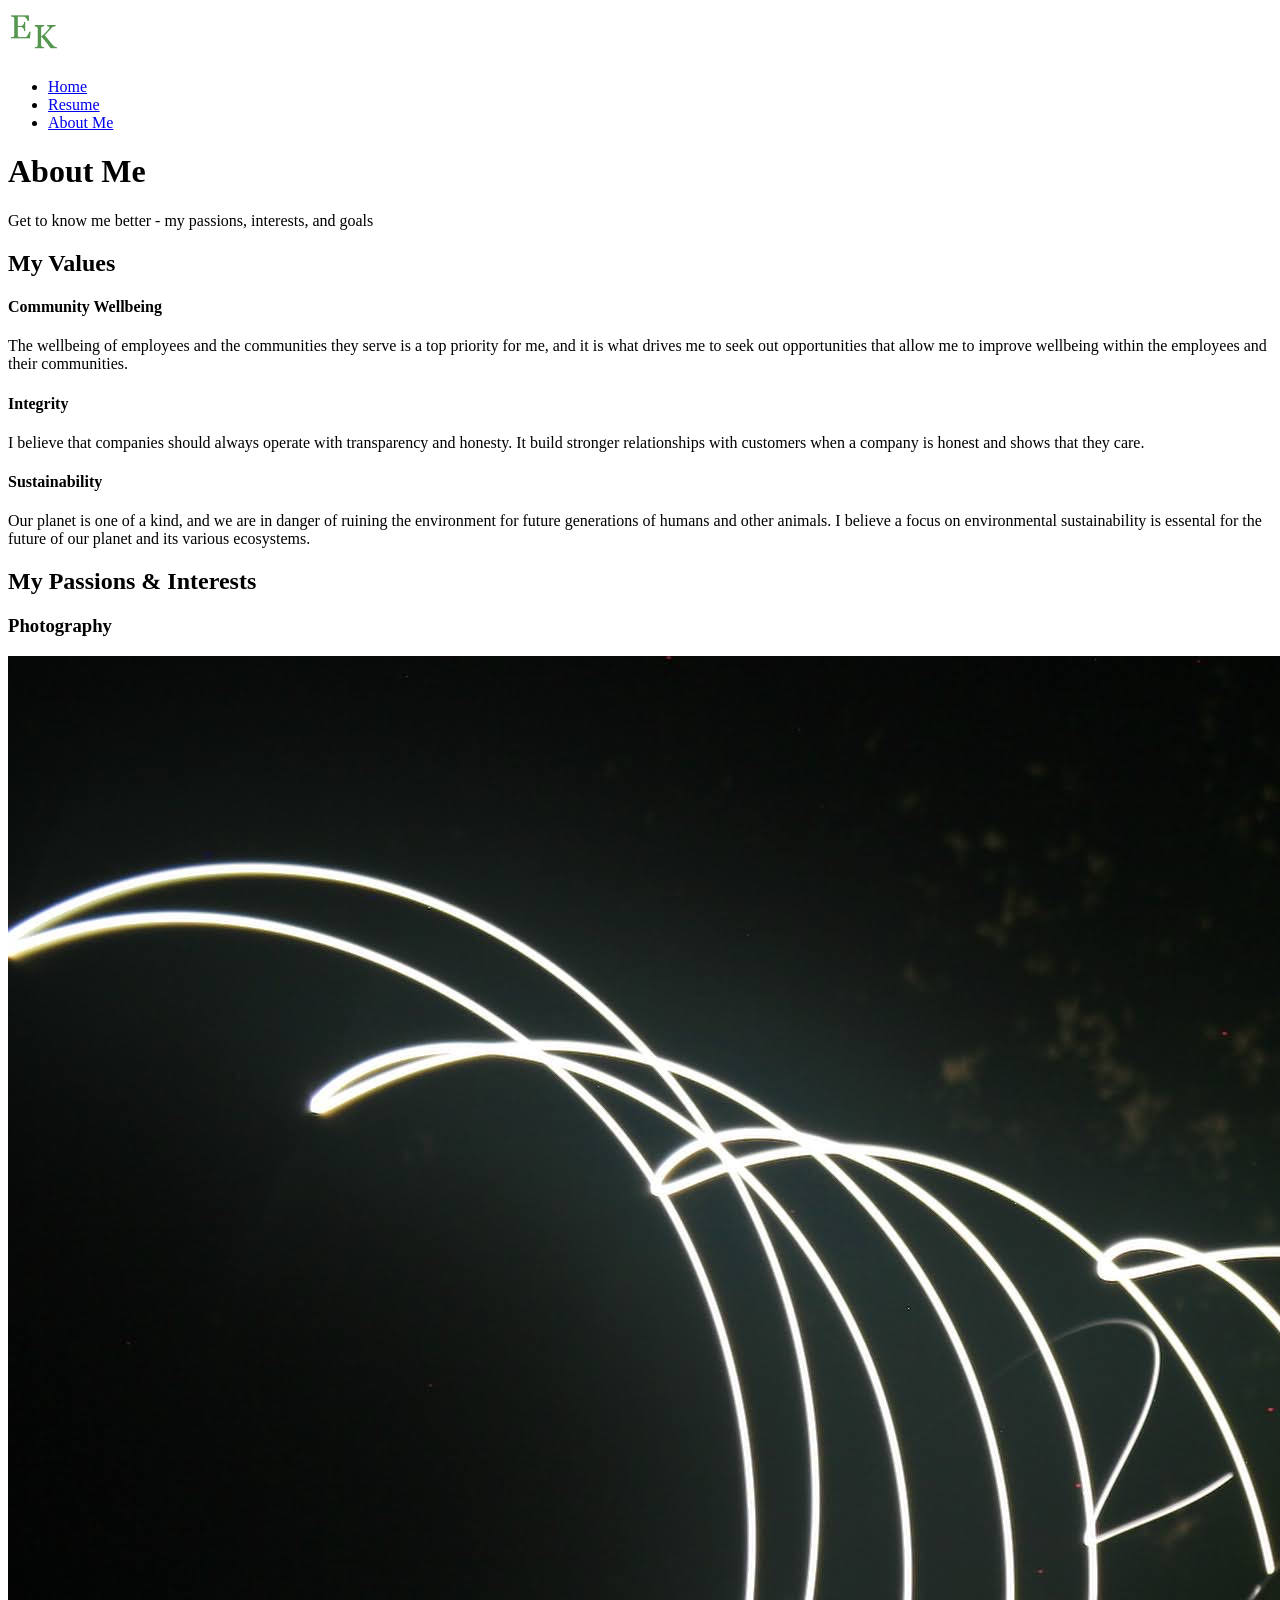
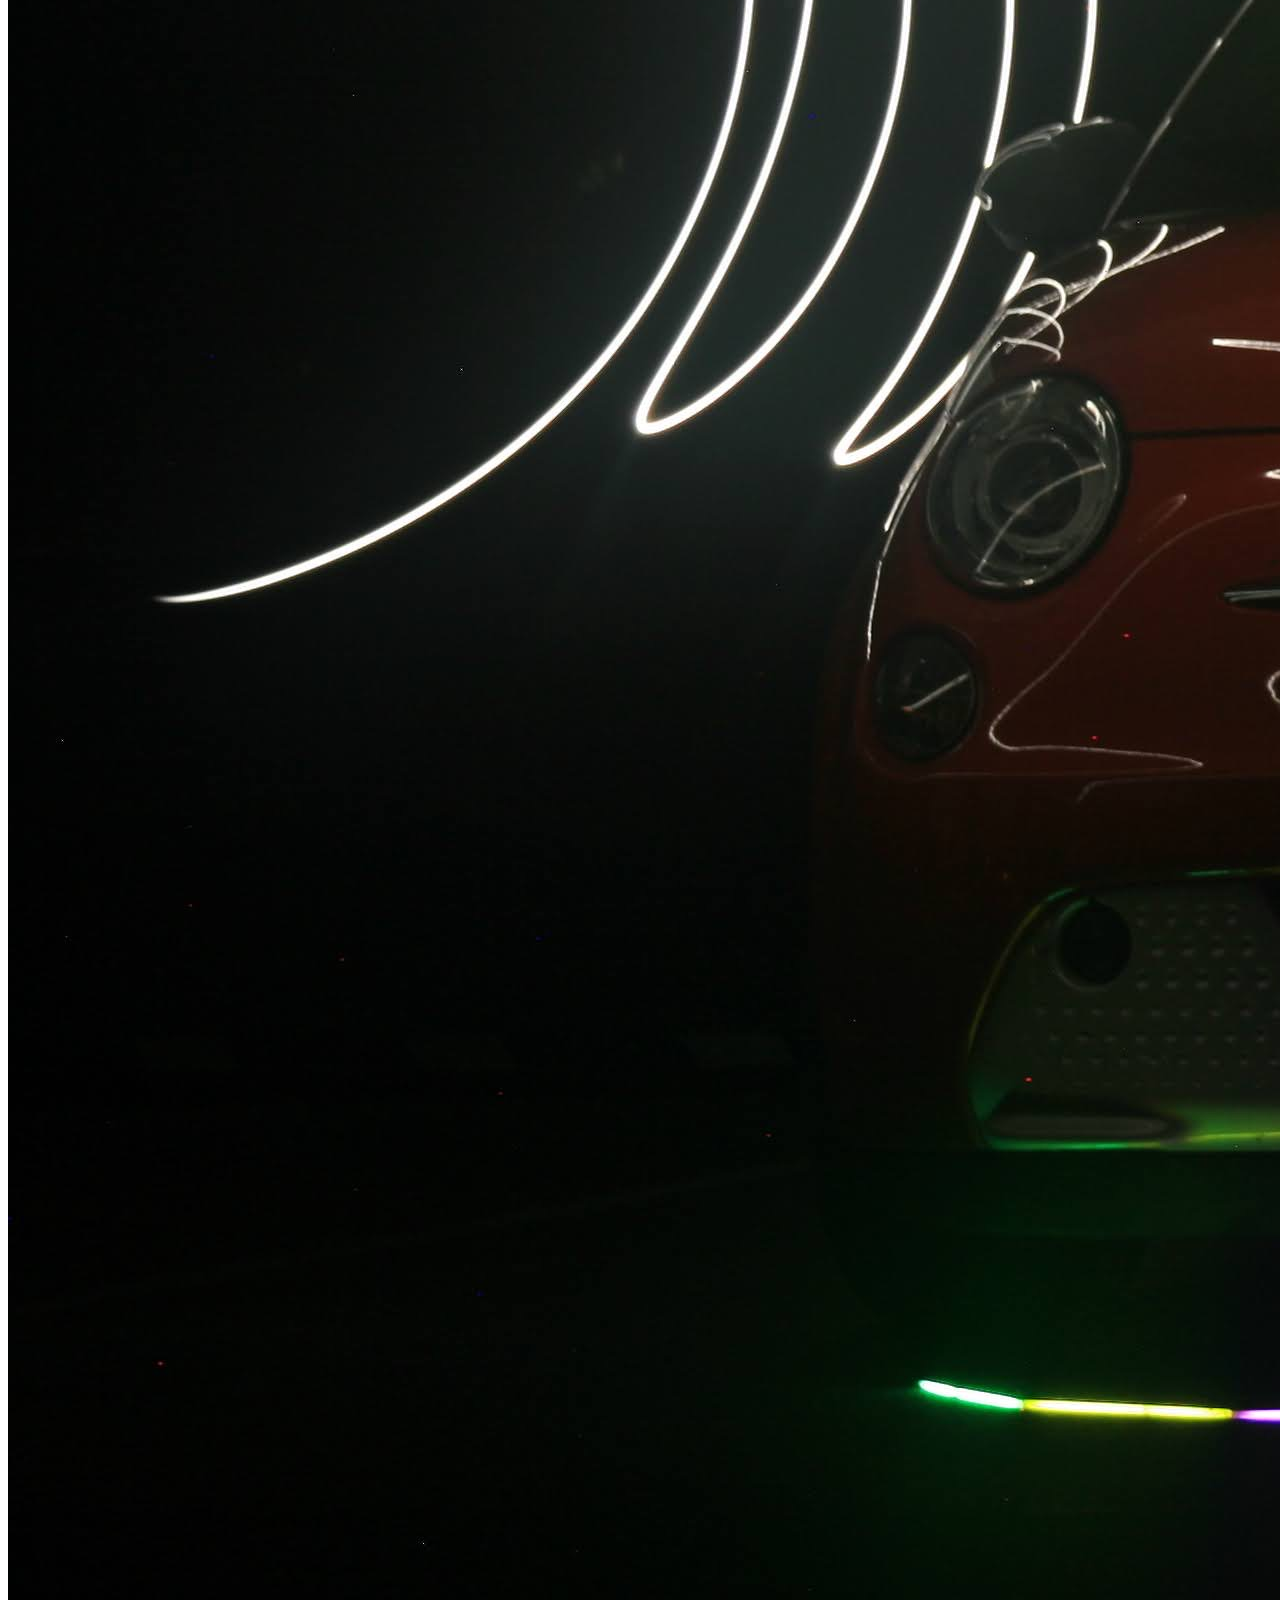
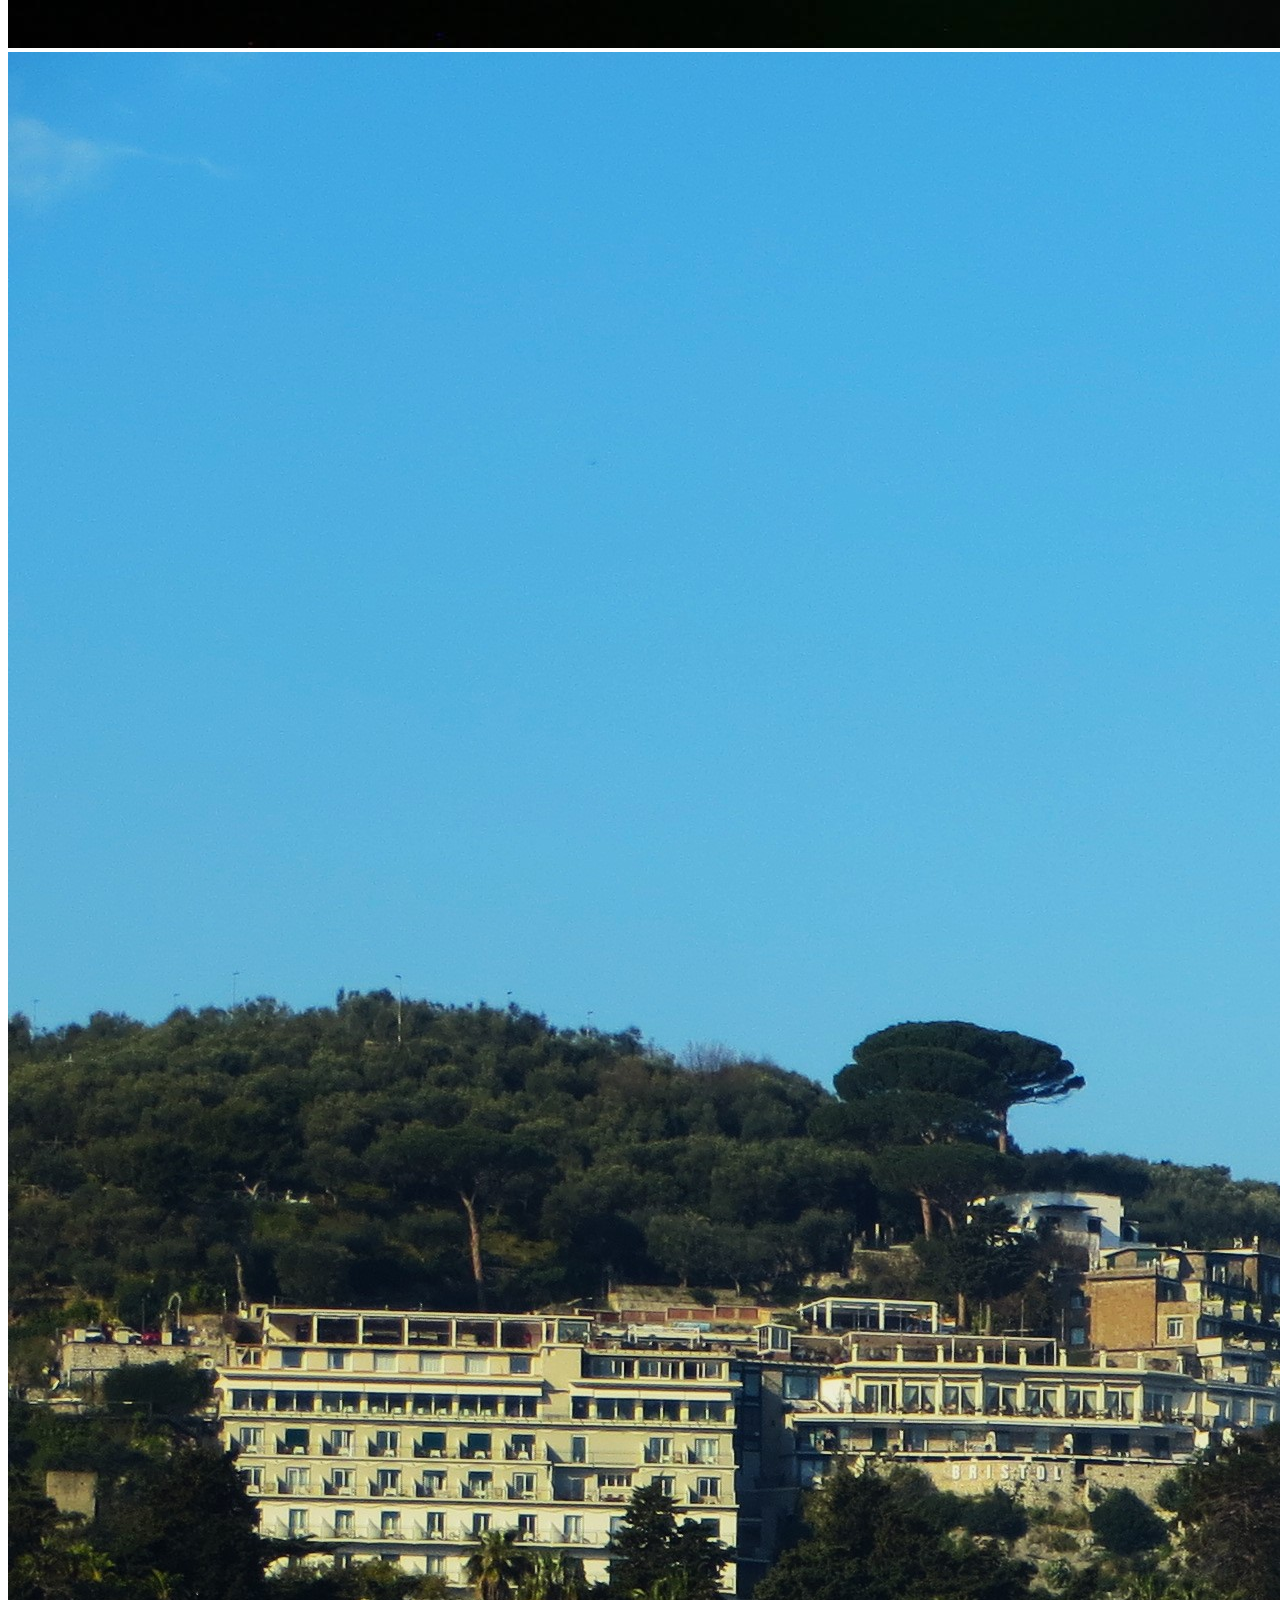
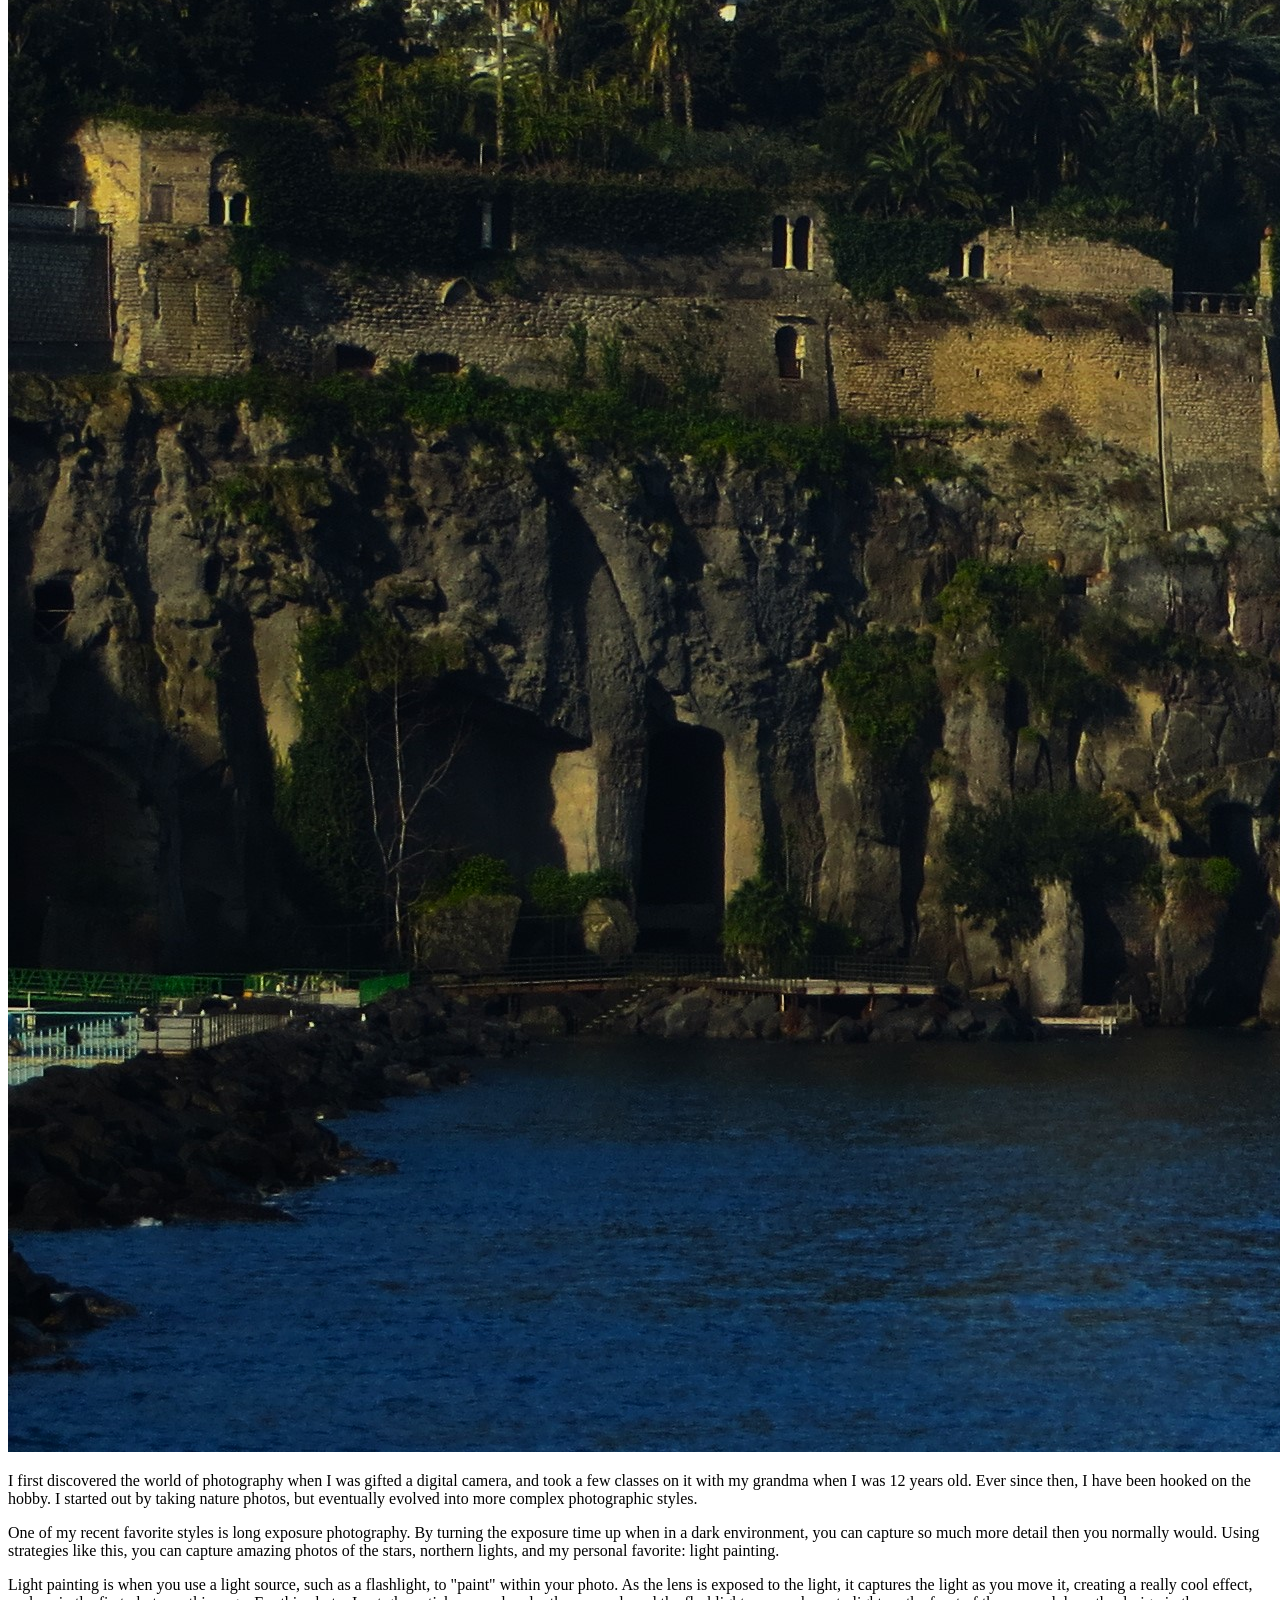
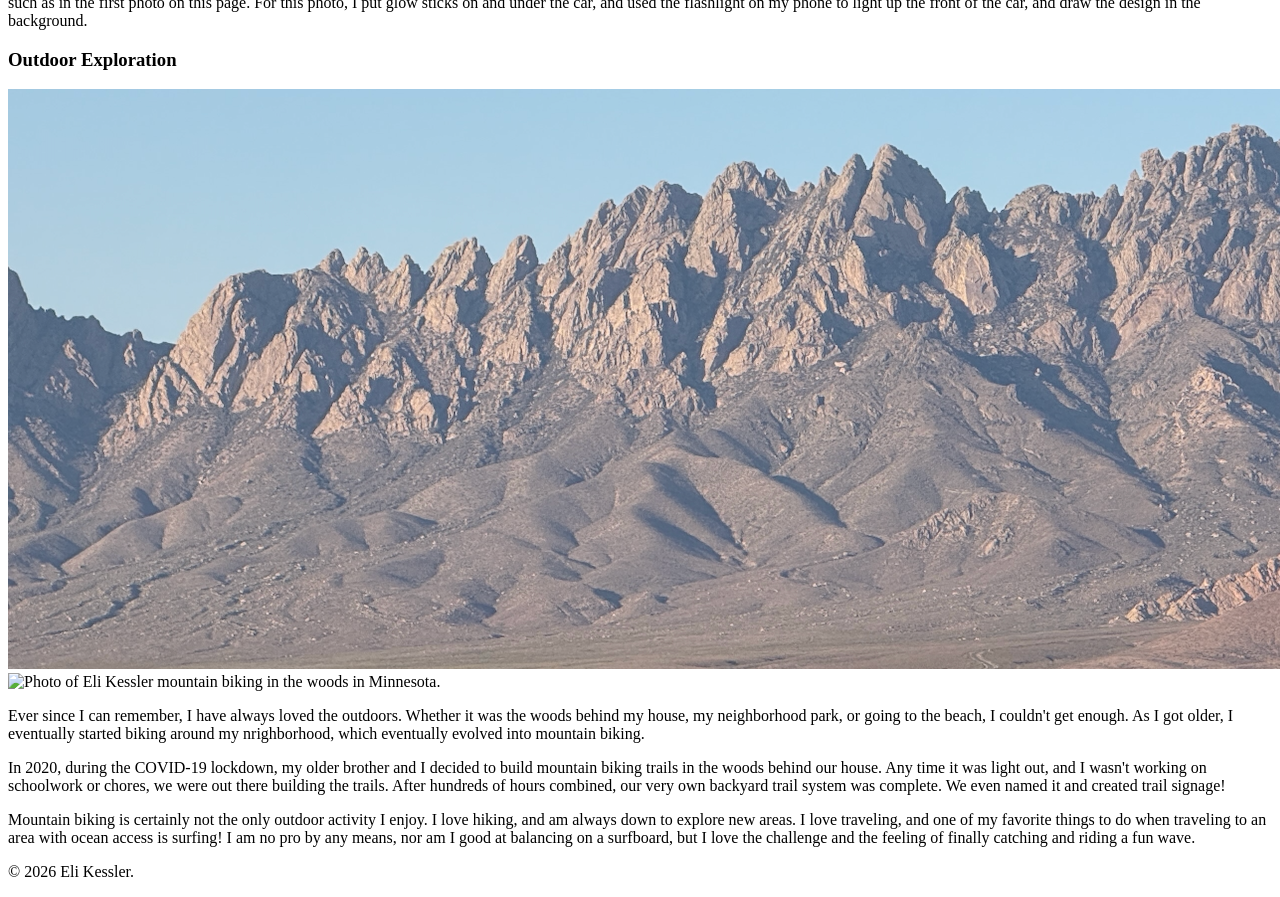
==== commit 3ed2a2b0: "Update about.html" ====
--- a/about.html
+++ b/about.html
@@ -44,6 +44,28 @@
             <p>Get to know me better - my passions, interests, and goals</p>
         </div>
     </header>
+
+     
+    <section class="values">
+        <div class="container">
+            <h2>My Values</h2>
+            <div class="values-grid">
+                <div class="value-item">
+                    <h4>Community Wellbeing</h4>
+                    <p>The wellbeing of employees and the communities they serve is a top priority for me, and it is what drives me to seek out opportunities that allow me to improve wellbeing within the employees and their communities.</p>
+                </div>
+                <div class="value-item">
+                    <h4>Integrity</h4>
+                    <p>I believe that companies should always operate with transparency and honesty. It build stronger relationships with customers when a company is honest and shows that they care.</p>
+                </div>
+                <div class="value-item">
+                    <h4>Sustainability</h4>
+                    <p>Our planet is one of a kind, and we are in danger of ruining the environment for future generations of humans and other animals. I believe a focus on environmental sustainability is essental for the future of our planet and its various ecosystems.</p>
+                </div>
+           
+            </div>
+        </div>
+    </section>
 
     
     <section class="hobbies-detailed">
@@ -109,26 +131,6 @@
     </section>
 
 
-    <section class="values">
-        <div class="container">
-            <h2>My Values</h2>
-            <div class="values-grid">
-                <div class="value-item">
-                    <h4>Community Wellbeing</h4>
-                    <p>The wellbeing of employees and the communities they serve is a top priority for me, and it is what drives me to seek out opportunities that allow me to improve wellbeing within the employees and their communities.</p>
-                </div>
-                <div class="value-item">
-                    <h4>Integrity</h4>
-                    <p>I believe that companies should always operate with transparency and honesty. It build stronger relationships with customers when a company is honest and shows that they care.</p>
-                </div>
-                <div class="value-item">
-                    <h4>Sustainability</h4>
-                    <p>Our planet is one of a kind, and we are in danger of ruining the environment for future generations of humans and other animals. I believe a focus on environmental sustainability is essental for the future of our planet and its various ecosystems.</p>
-                </div>
-           
-            </div>
-        </div>
-    </section>
 
     <footer>
         <div class="container">
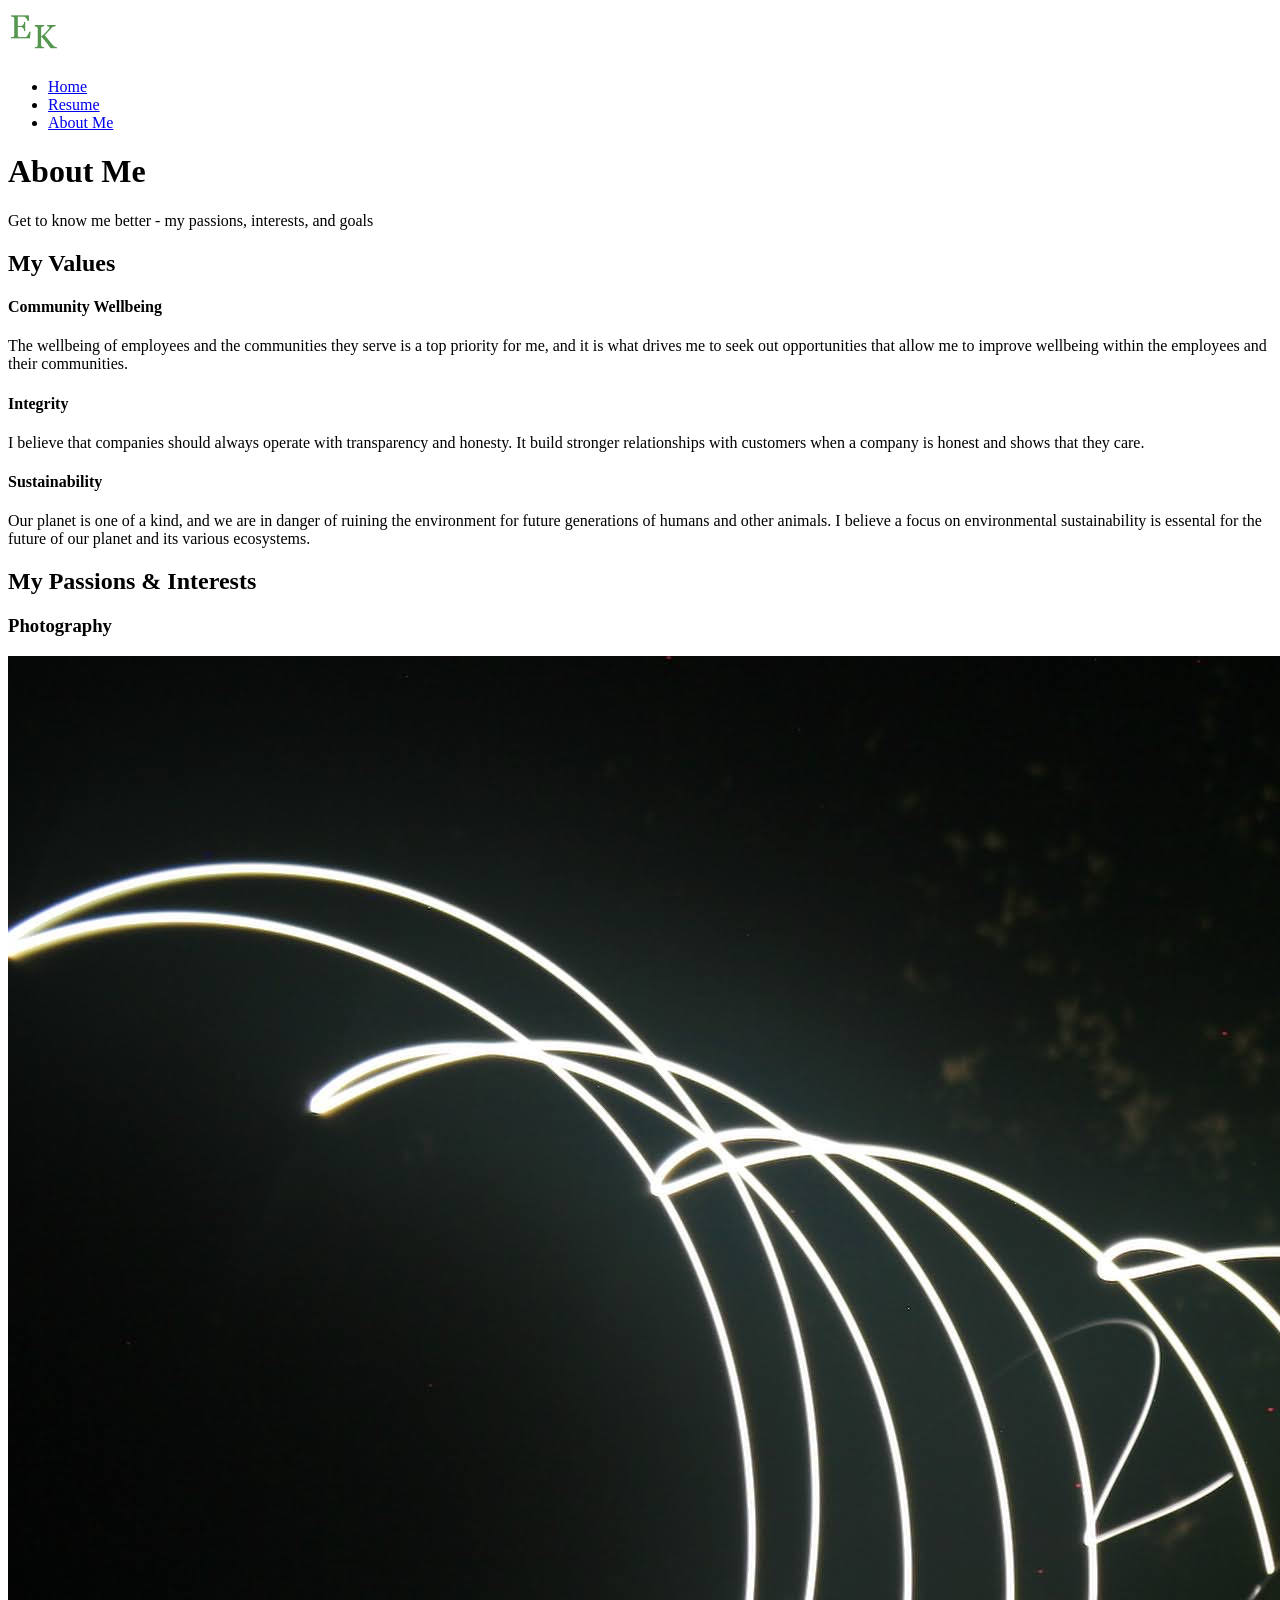
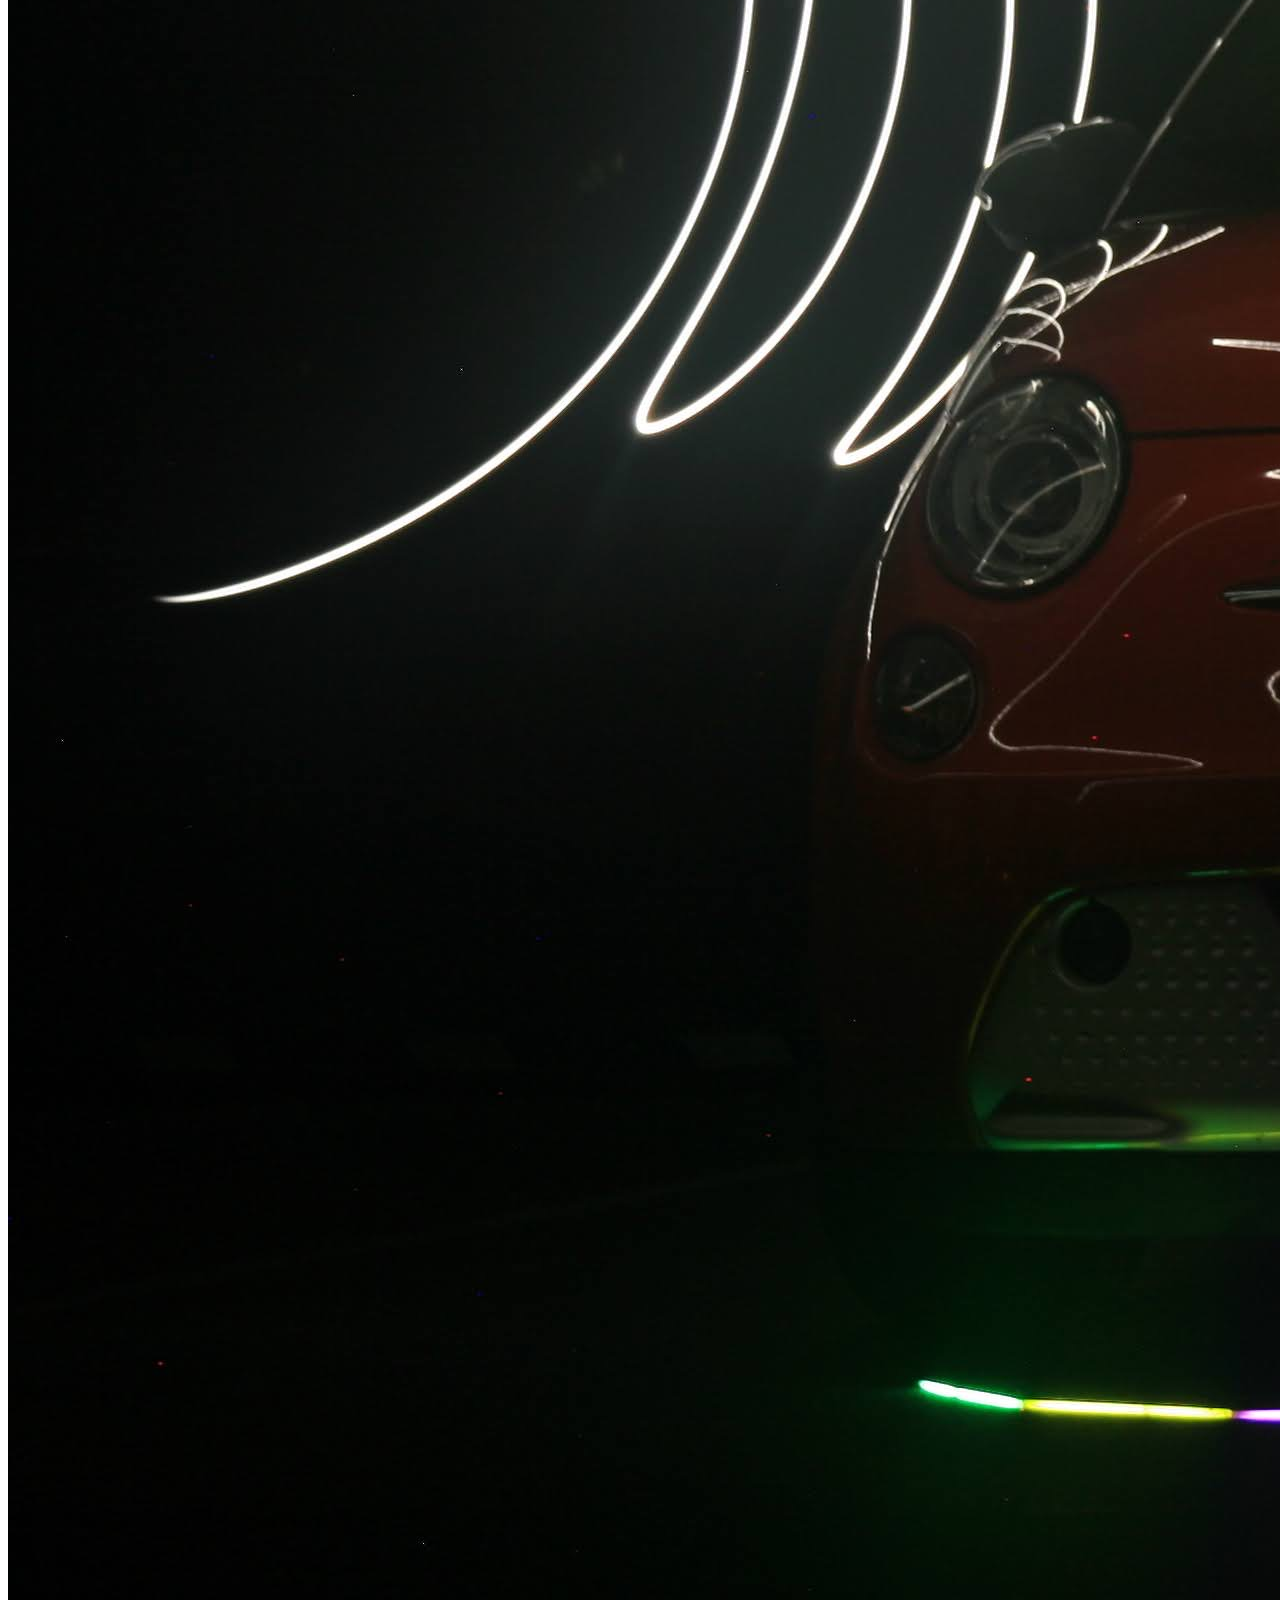
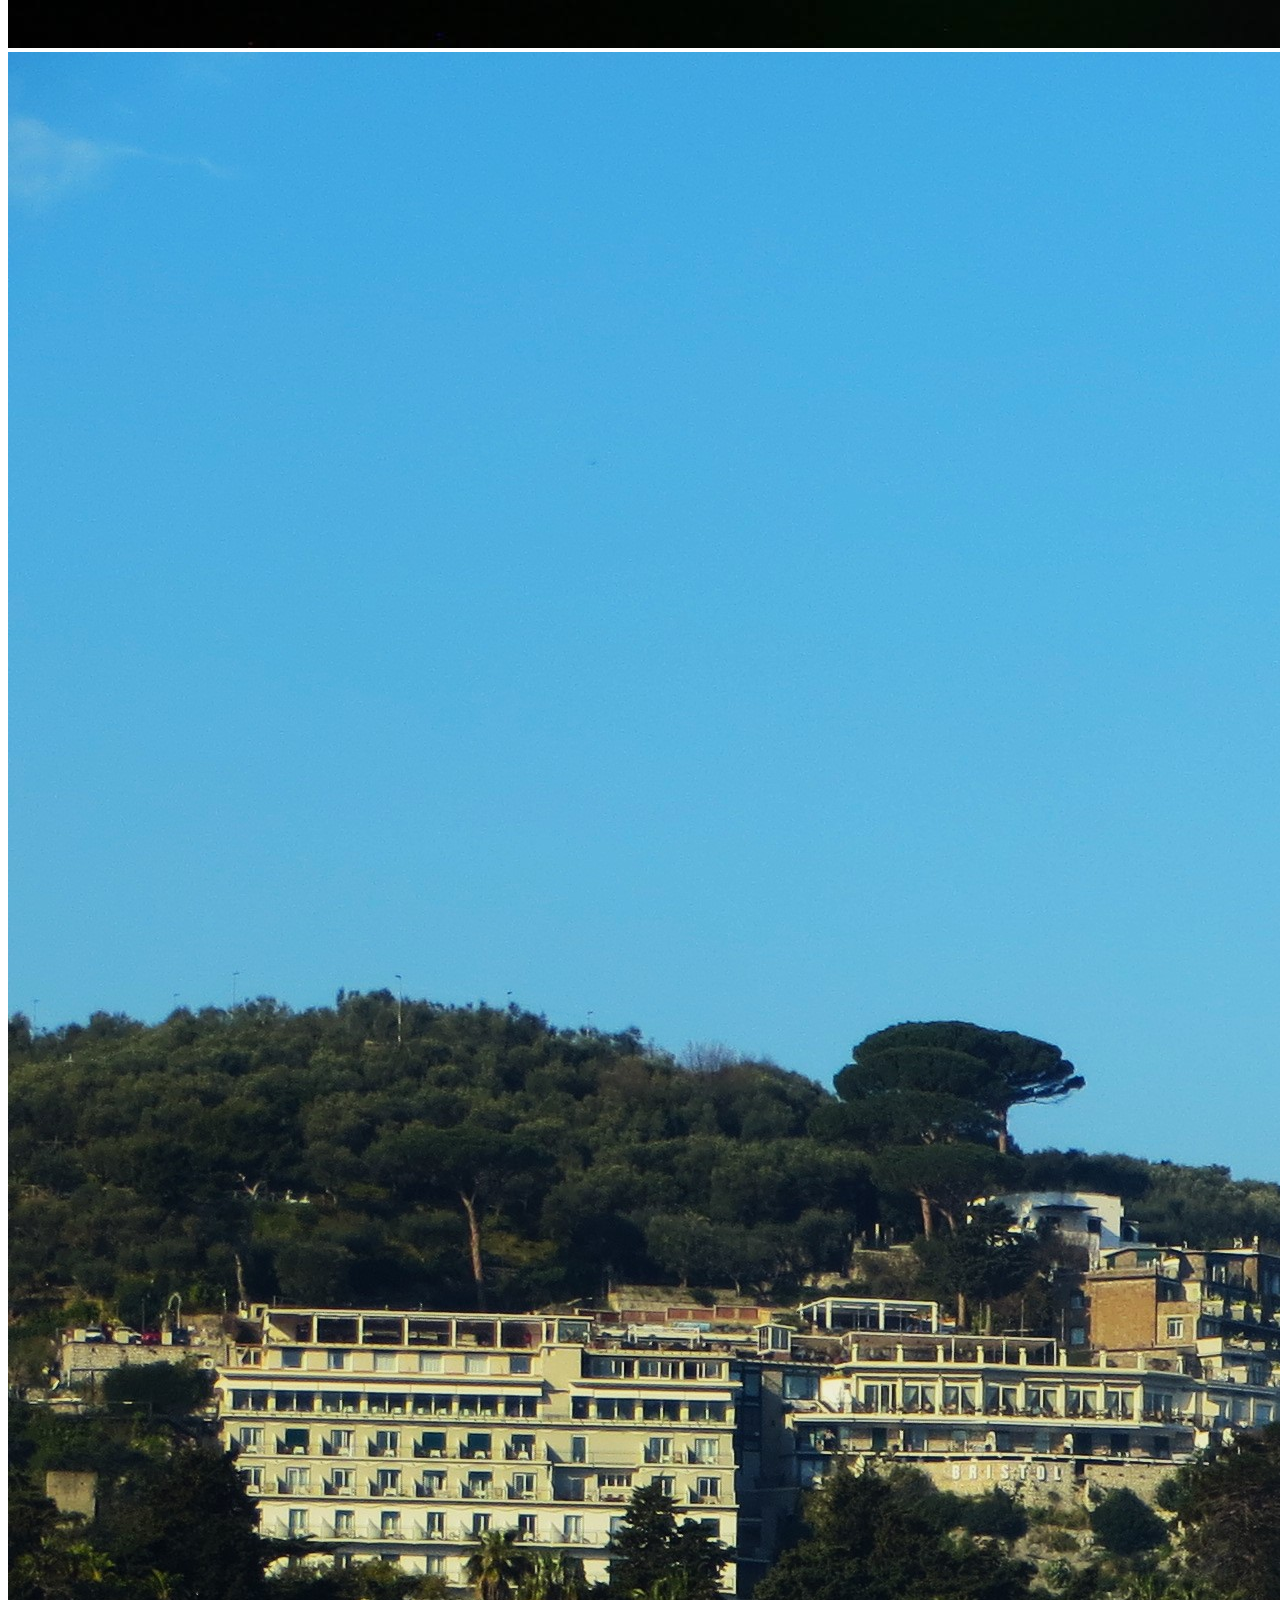
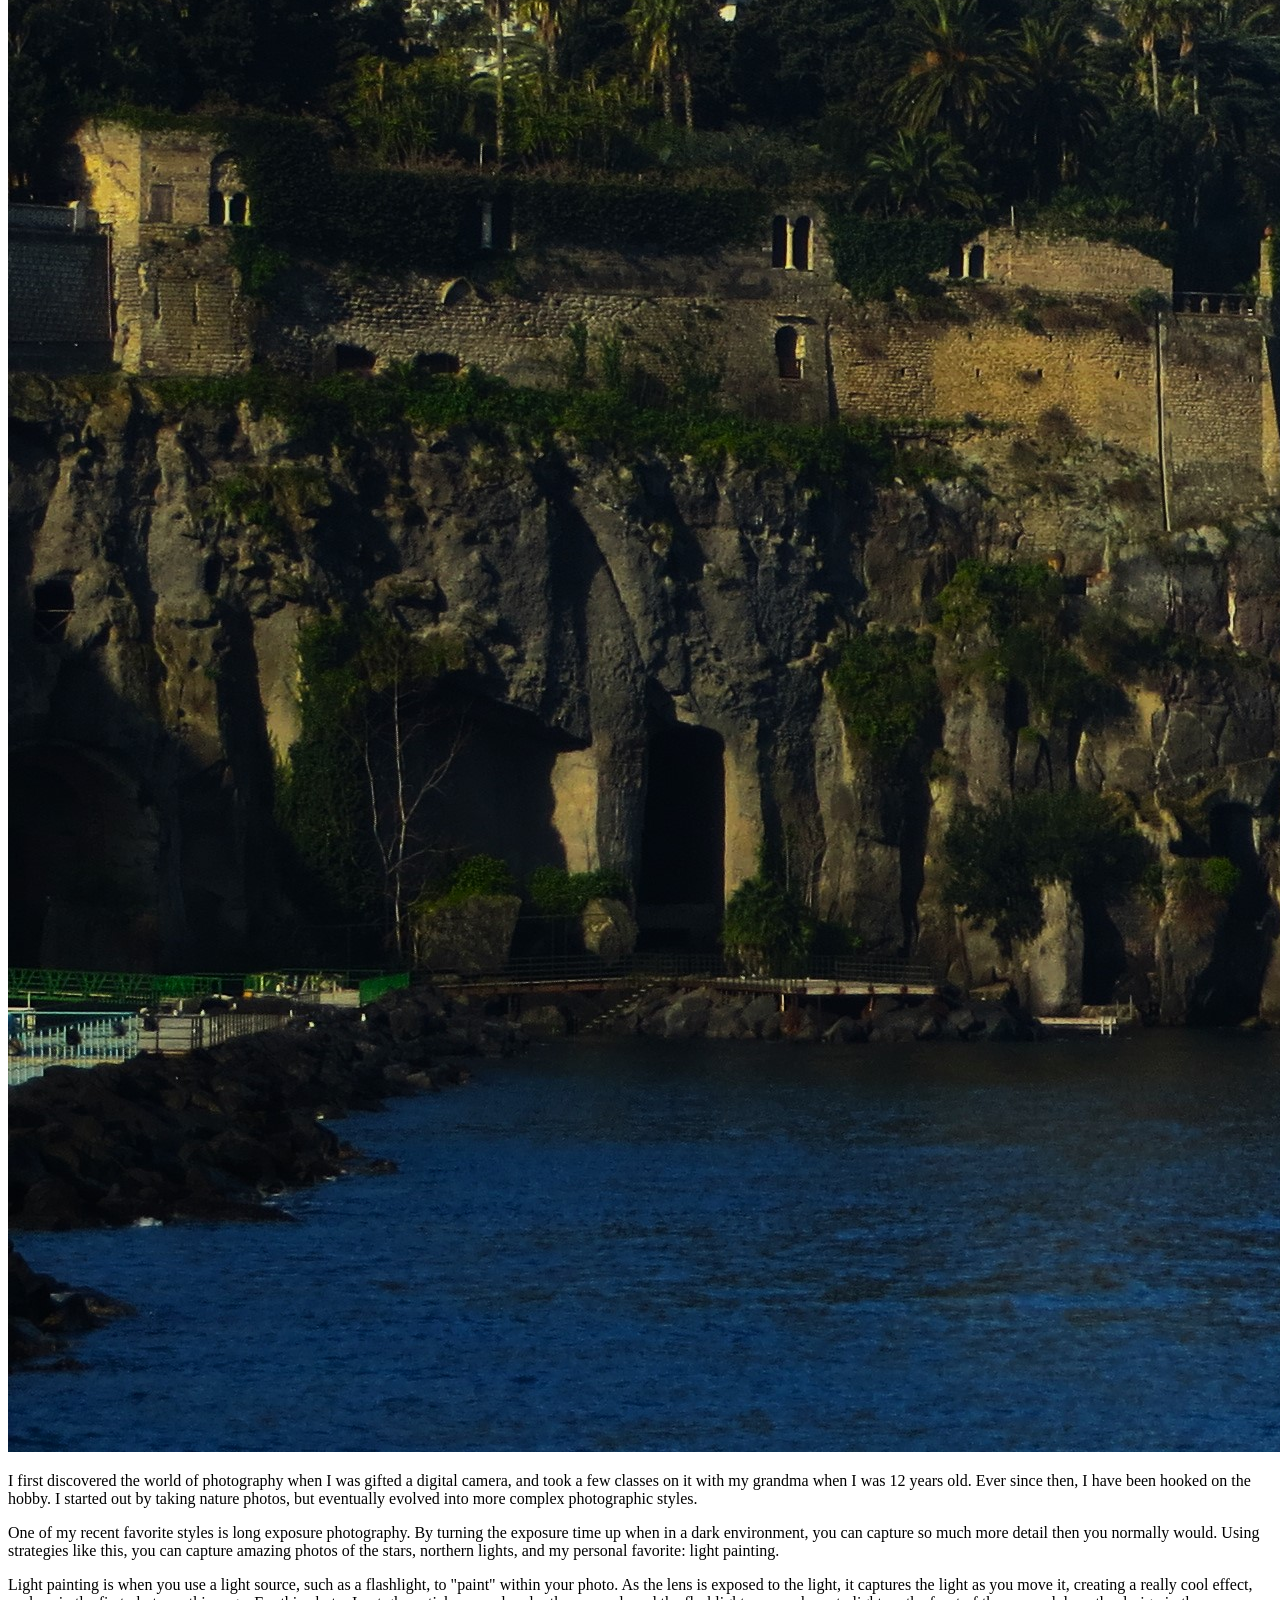
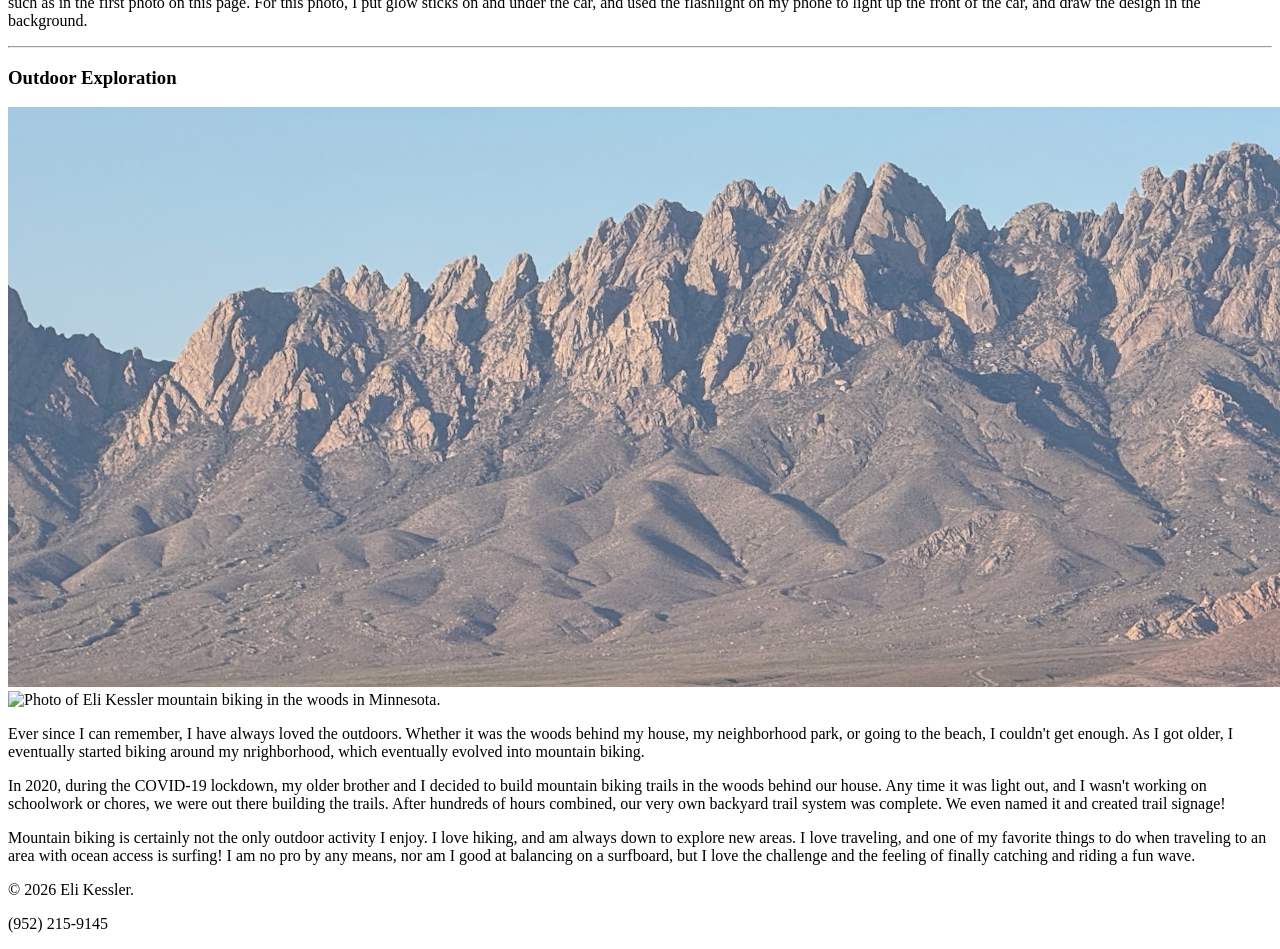
==== commit 923f1731: "Update about.html" ====
--- a/about.html
+++ b/about.html
@@ -99,7 +99,7 @@
                     <p>
                         Light painting is when you use a light source, such as a flashlight, to "paint" within your photo. As the lens is exposed to the light, it captures the light as you move it, creating a really cool effect, such as in the first photo on this page. For this photo, I put glow sticks on and under the car, and used the flashlight on my phone to light up the front of the car, and draw the design in the background. 
                     </p>
-
+<hr>
                    
             <div class="hobby-detail">
                 <h3>Outdoor Exploration</h3>
@@ -135,6 +135,7 @@
     <footer>
         <div class="container">
             <p>&copy; 2026 Eli Kessler.</p>
+             <p>(952) 215-9145</p>
         </div>
     </footer>
 
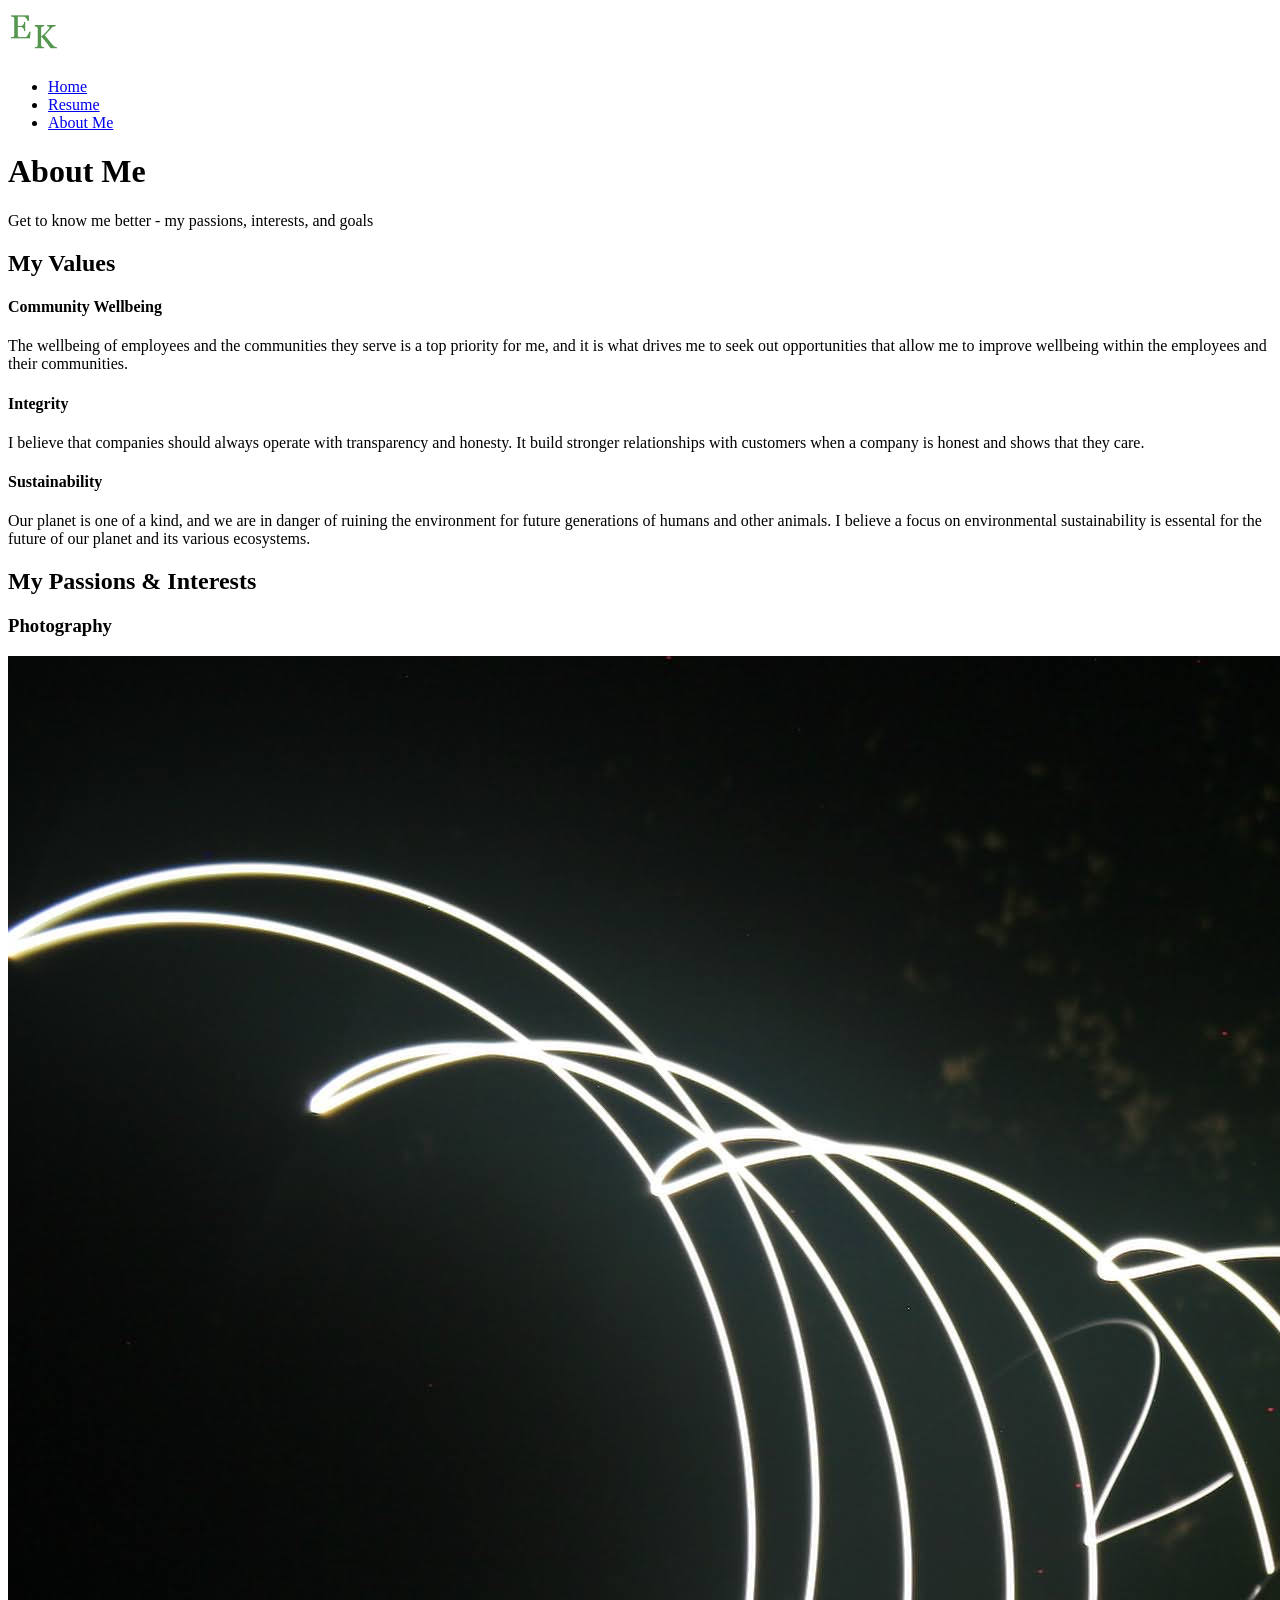
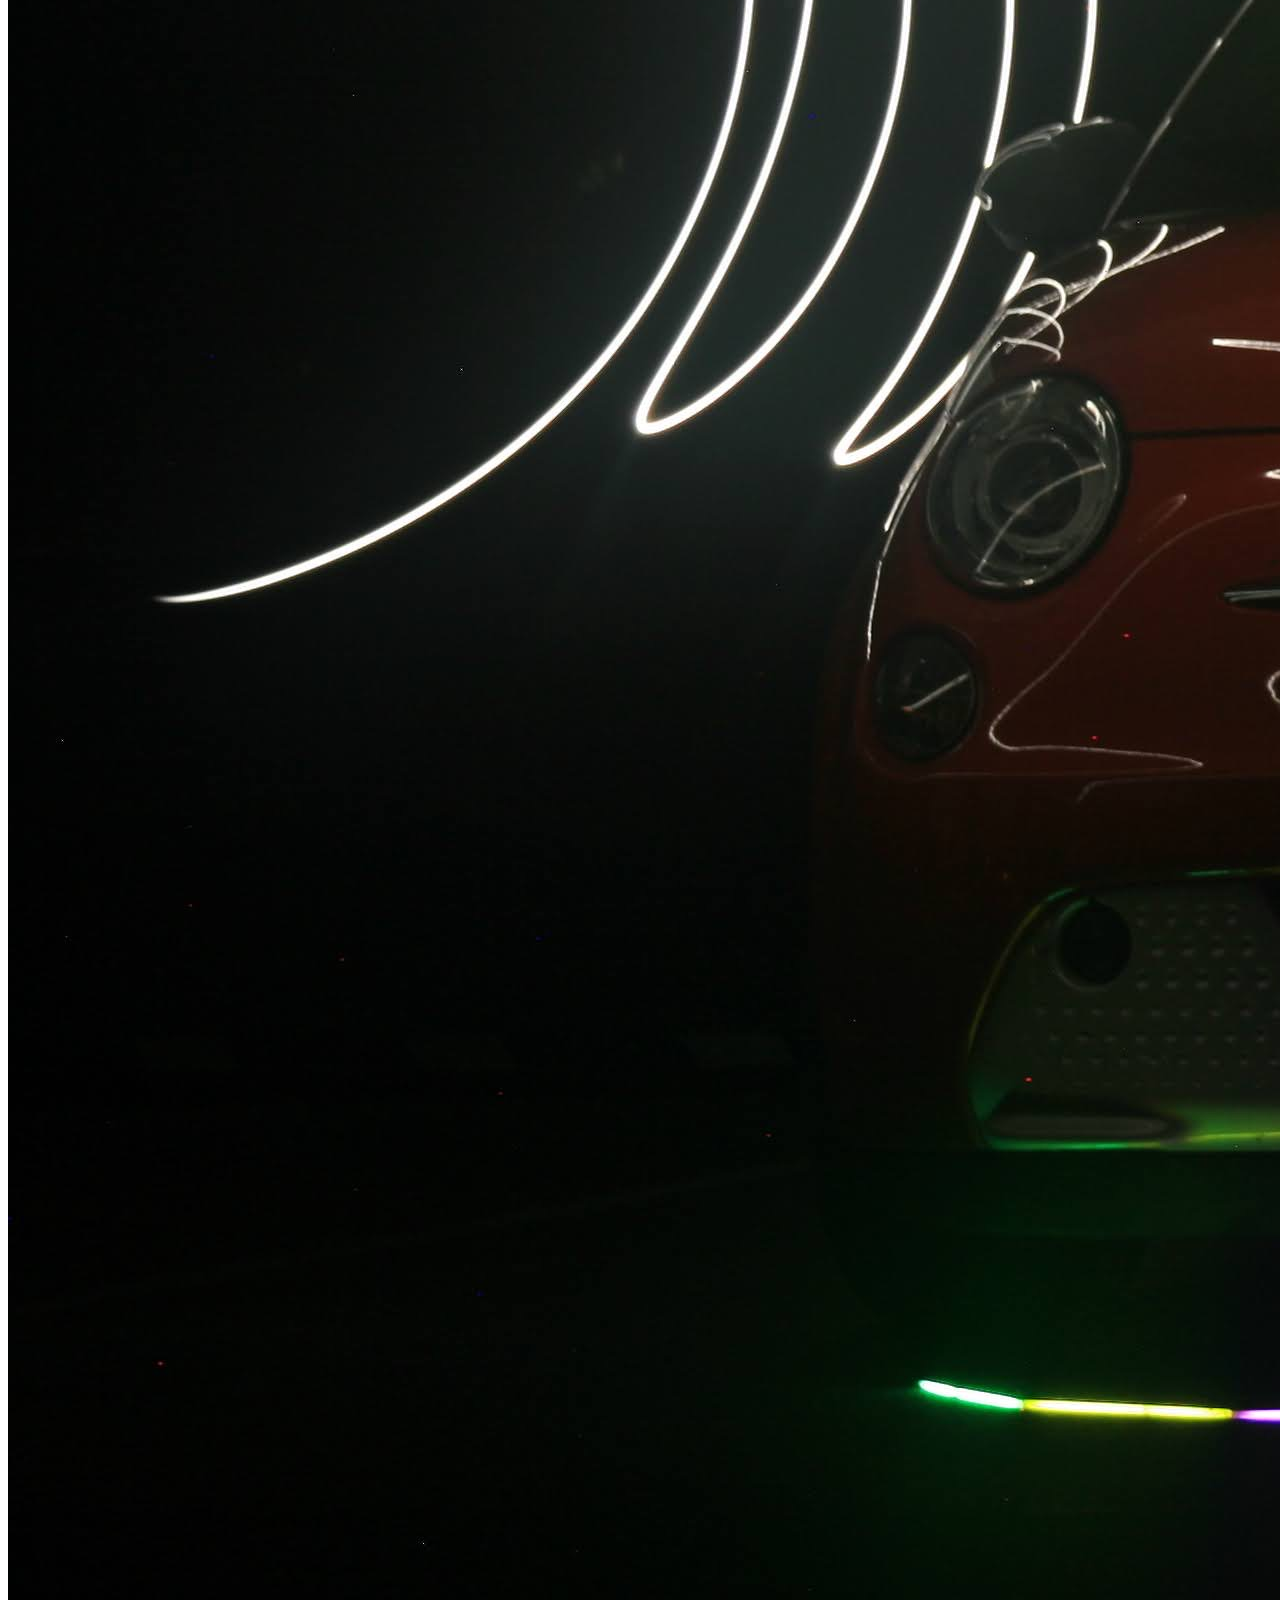
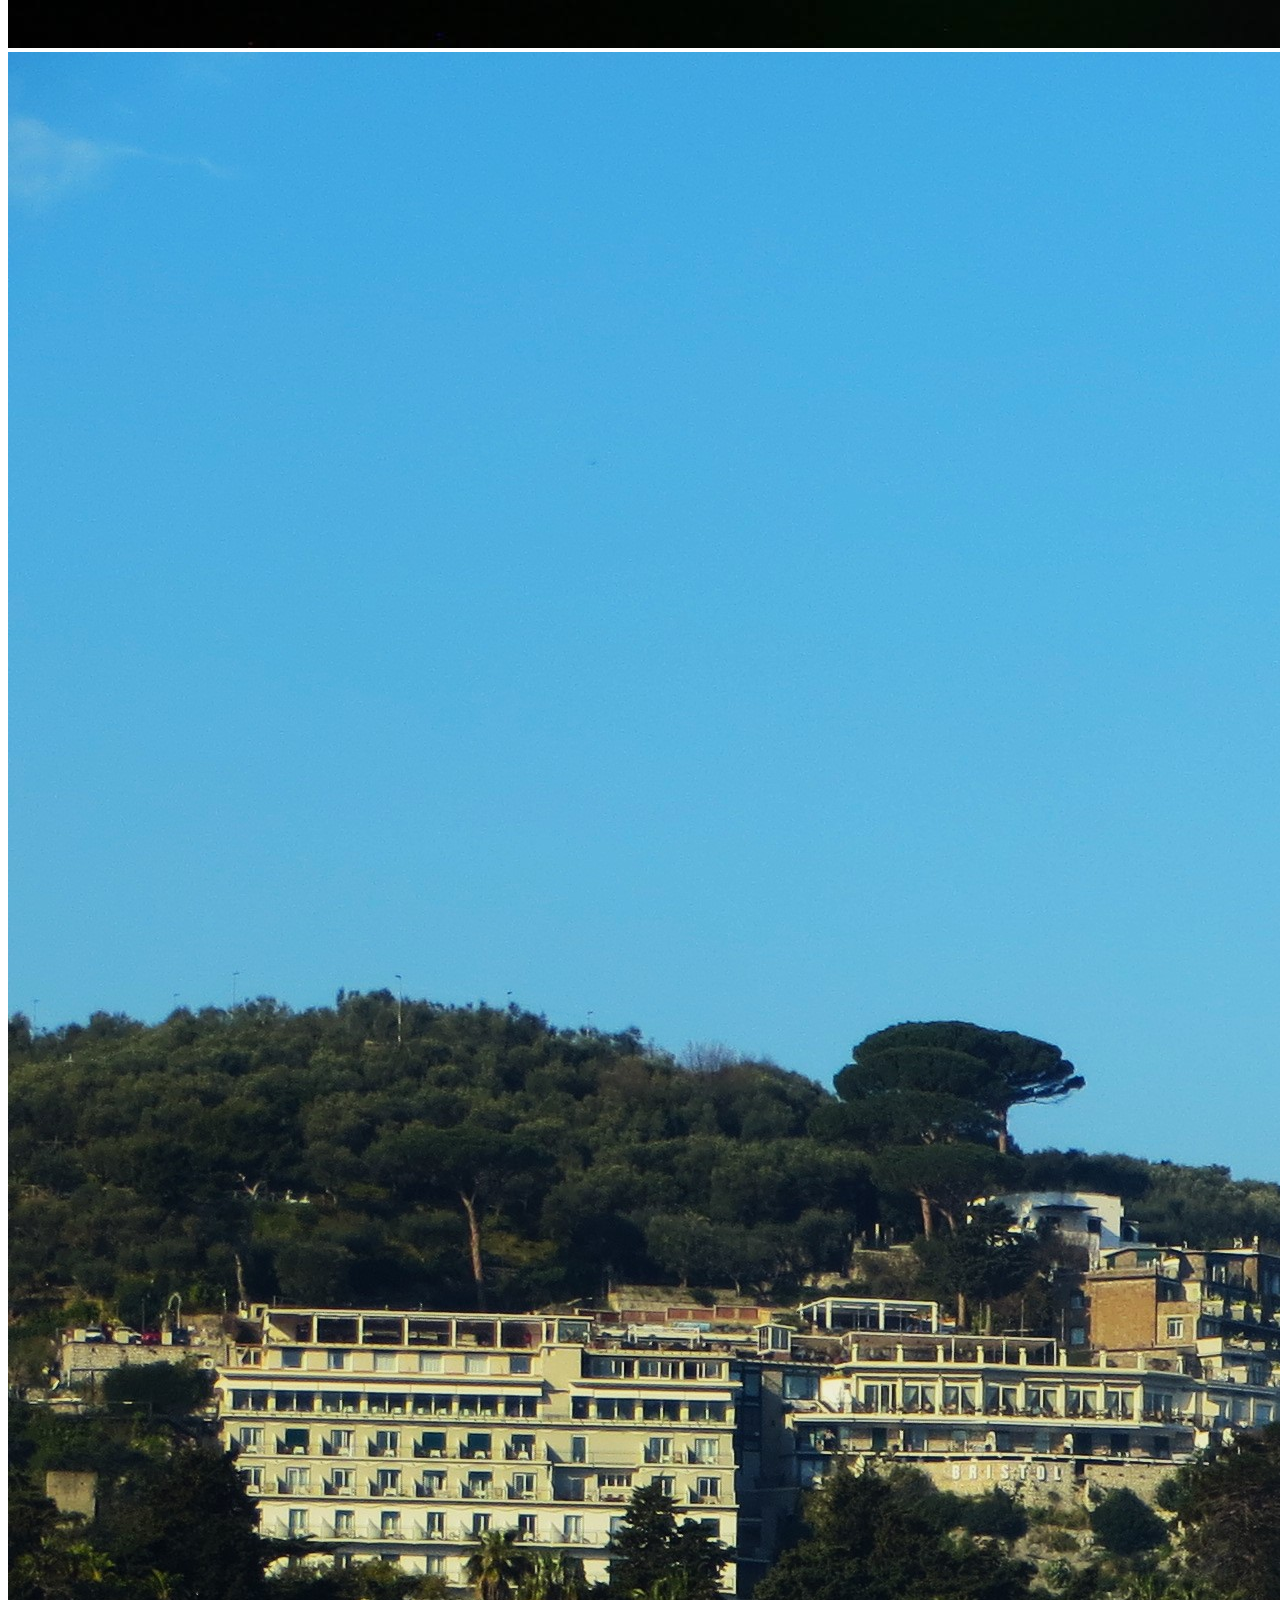
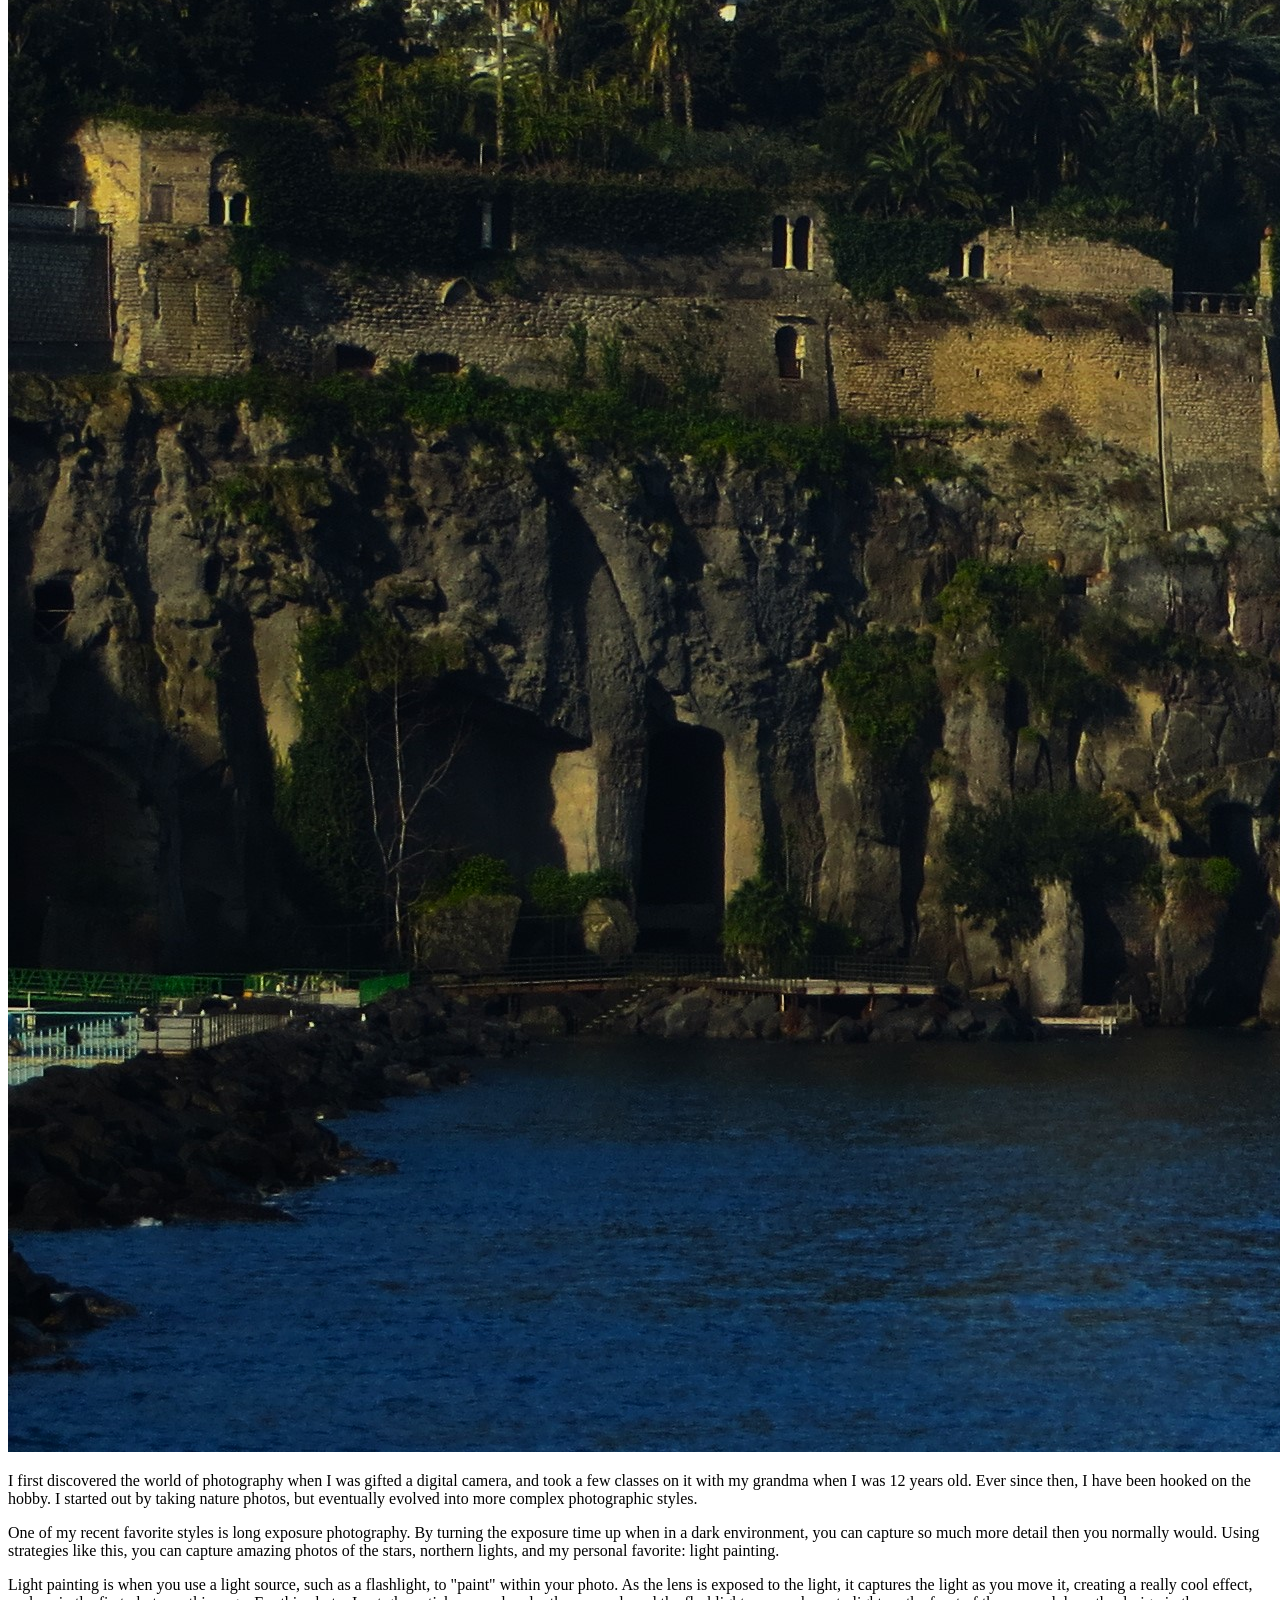
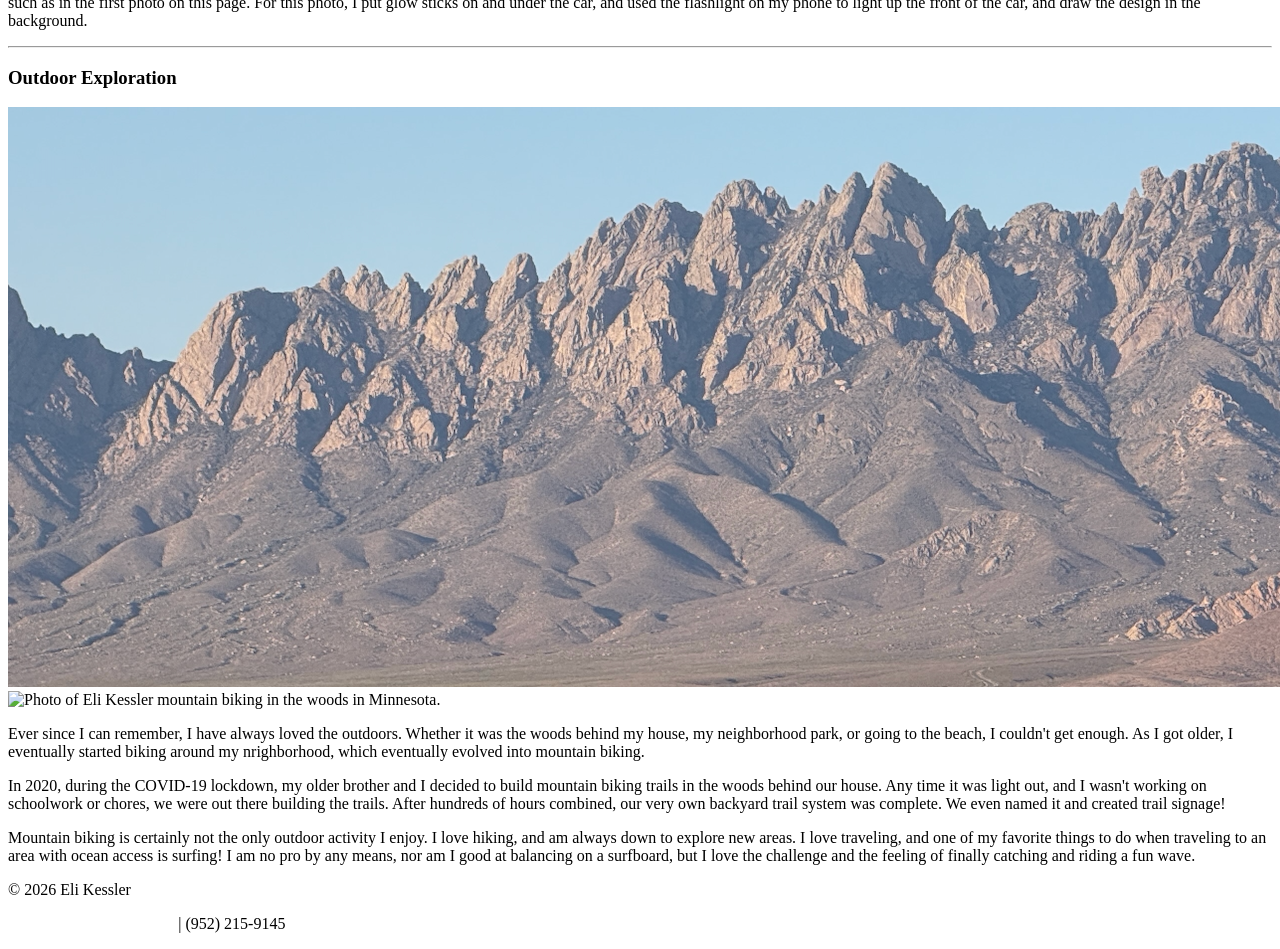
==== commit 5ba89eea: "Update about.html" ====
--- a/about.html
+++ b/about.html
@@ -134,8 +134,8 @@
 
     <footer>
         <div class="container">
-            <p>&copy; 2026 Eli Kessler.</p>
-             <p>(952) 215-9145</p>
+            <p>&copy; 2026 Eli Kessler</p>
+             <p><a href="mailto:ekessler1306@gmail.com"style="color: #FFFFFF;">ekessler1306@gmail.com</a> | (952) 215-9145</p>
         </div>
     </footer>
 
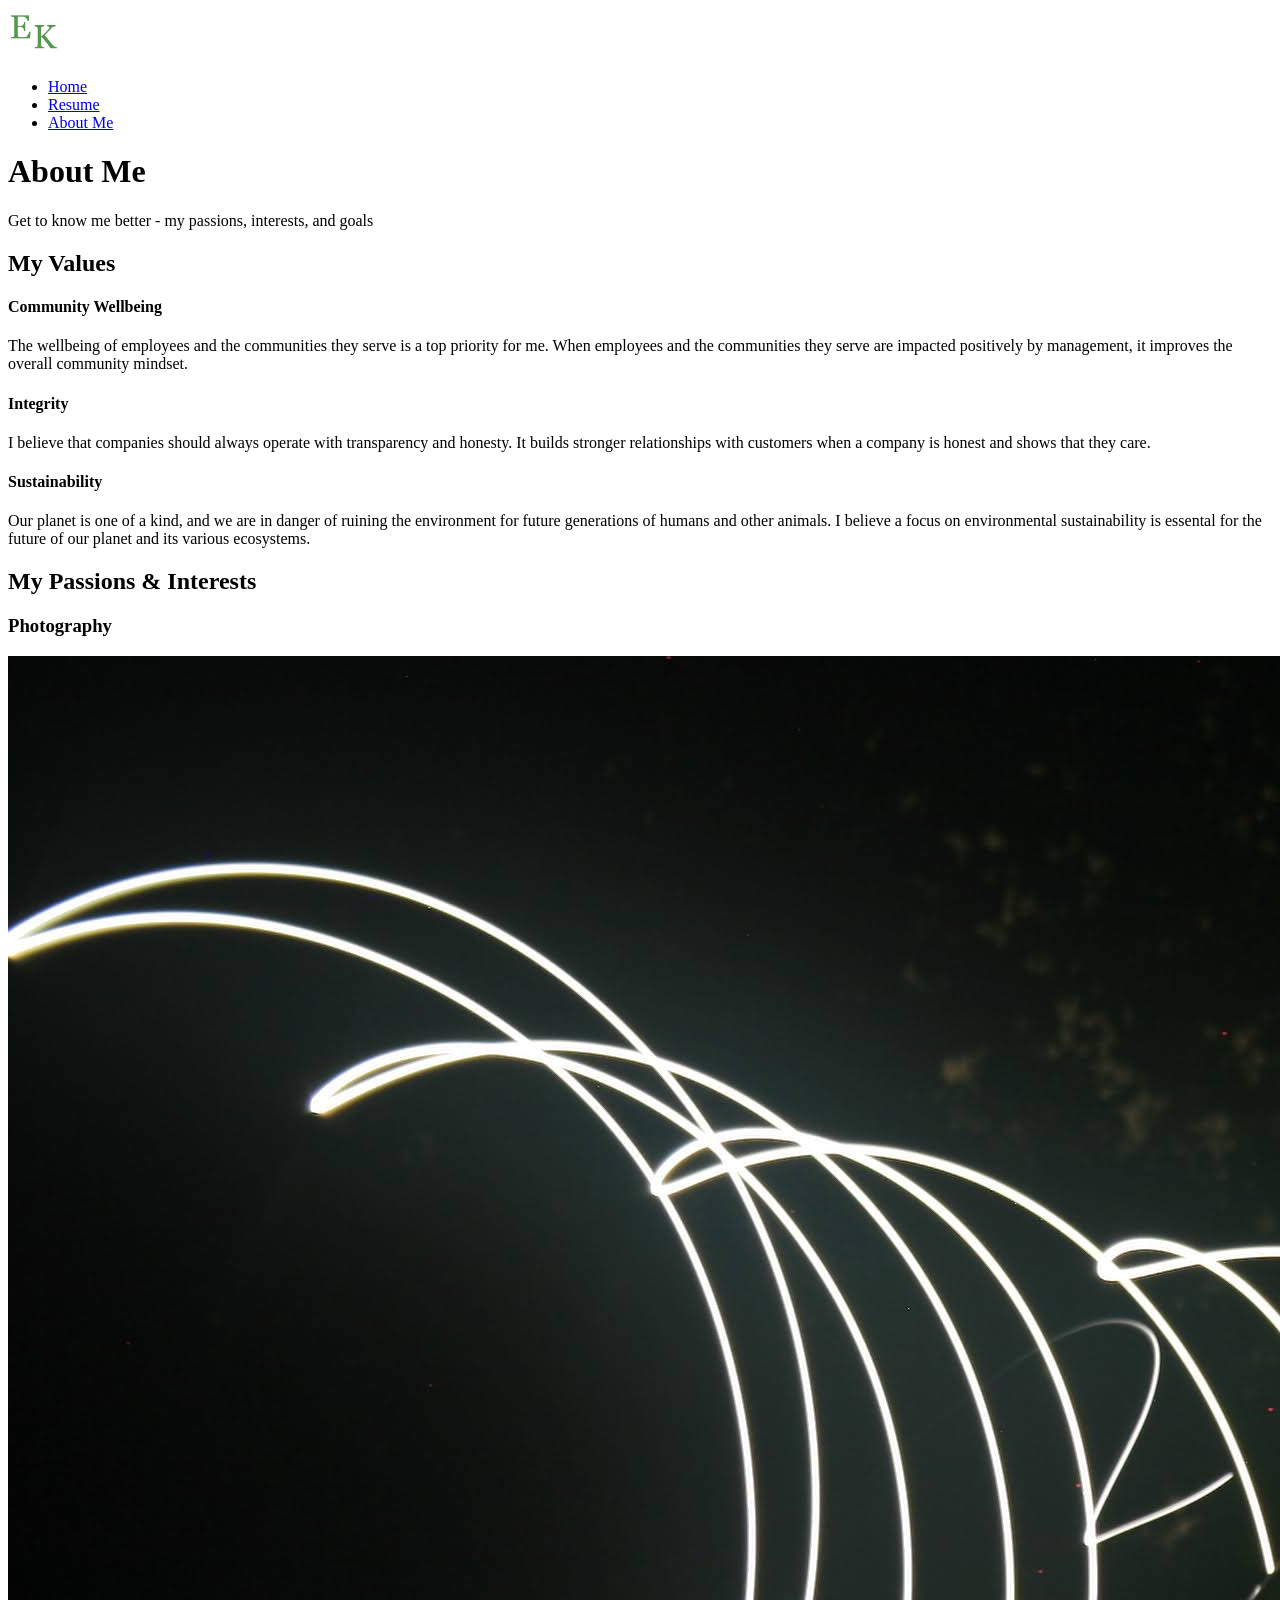
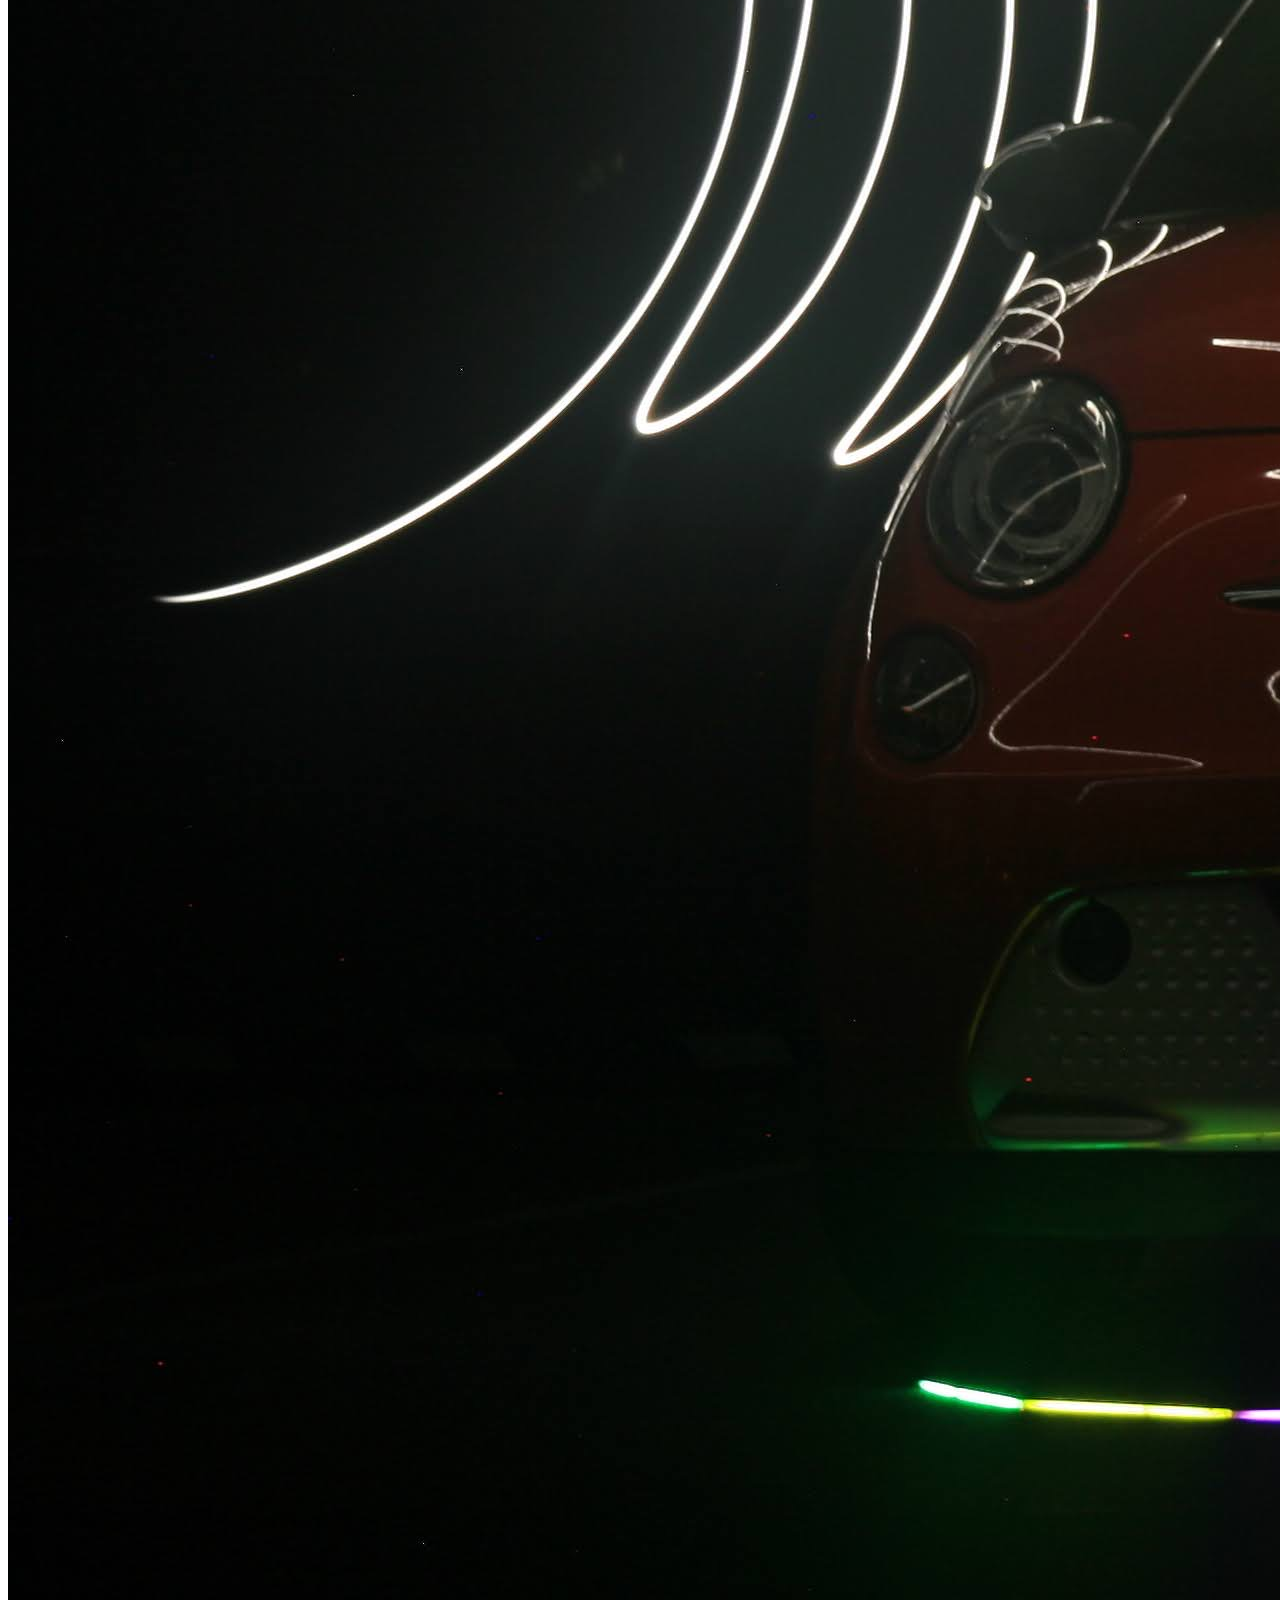
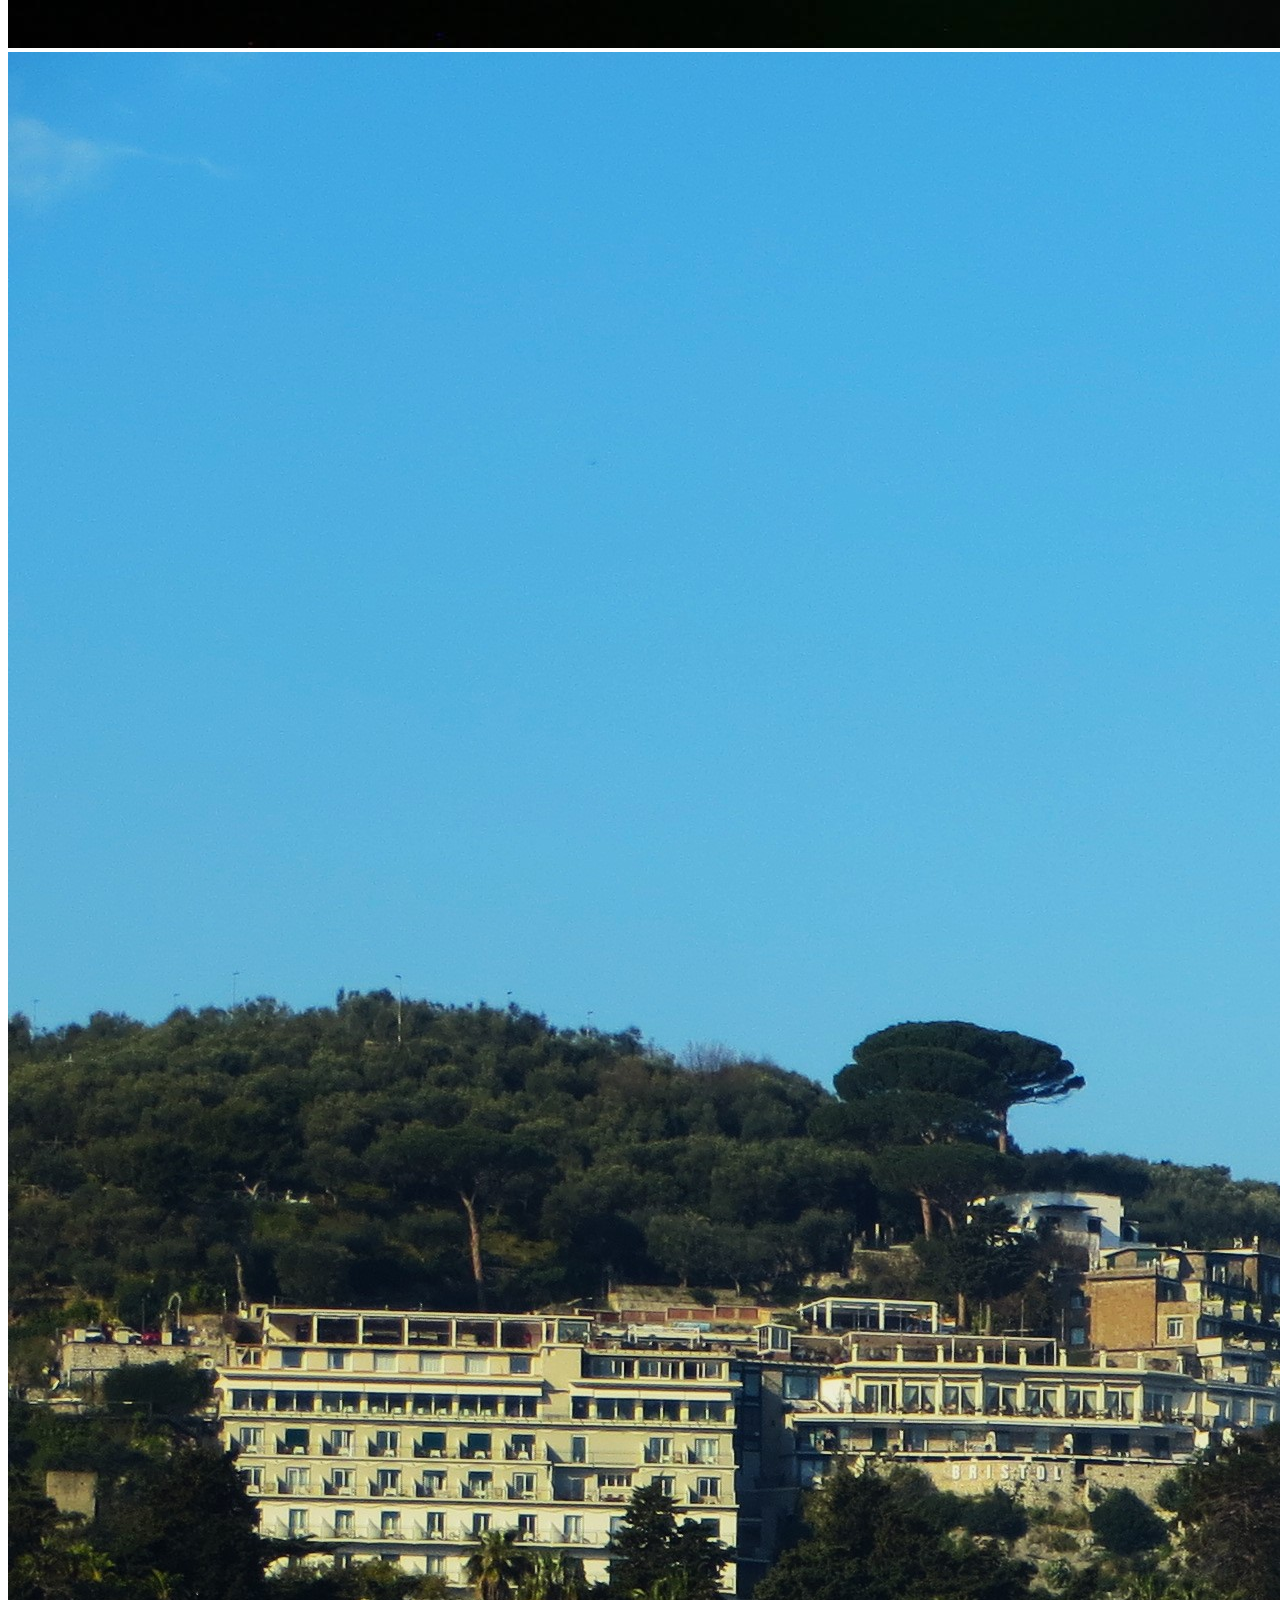
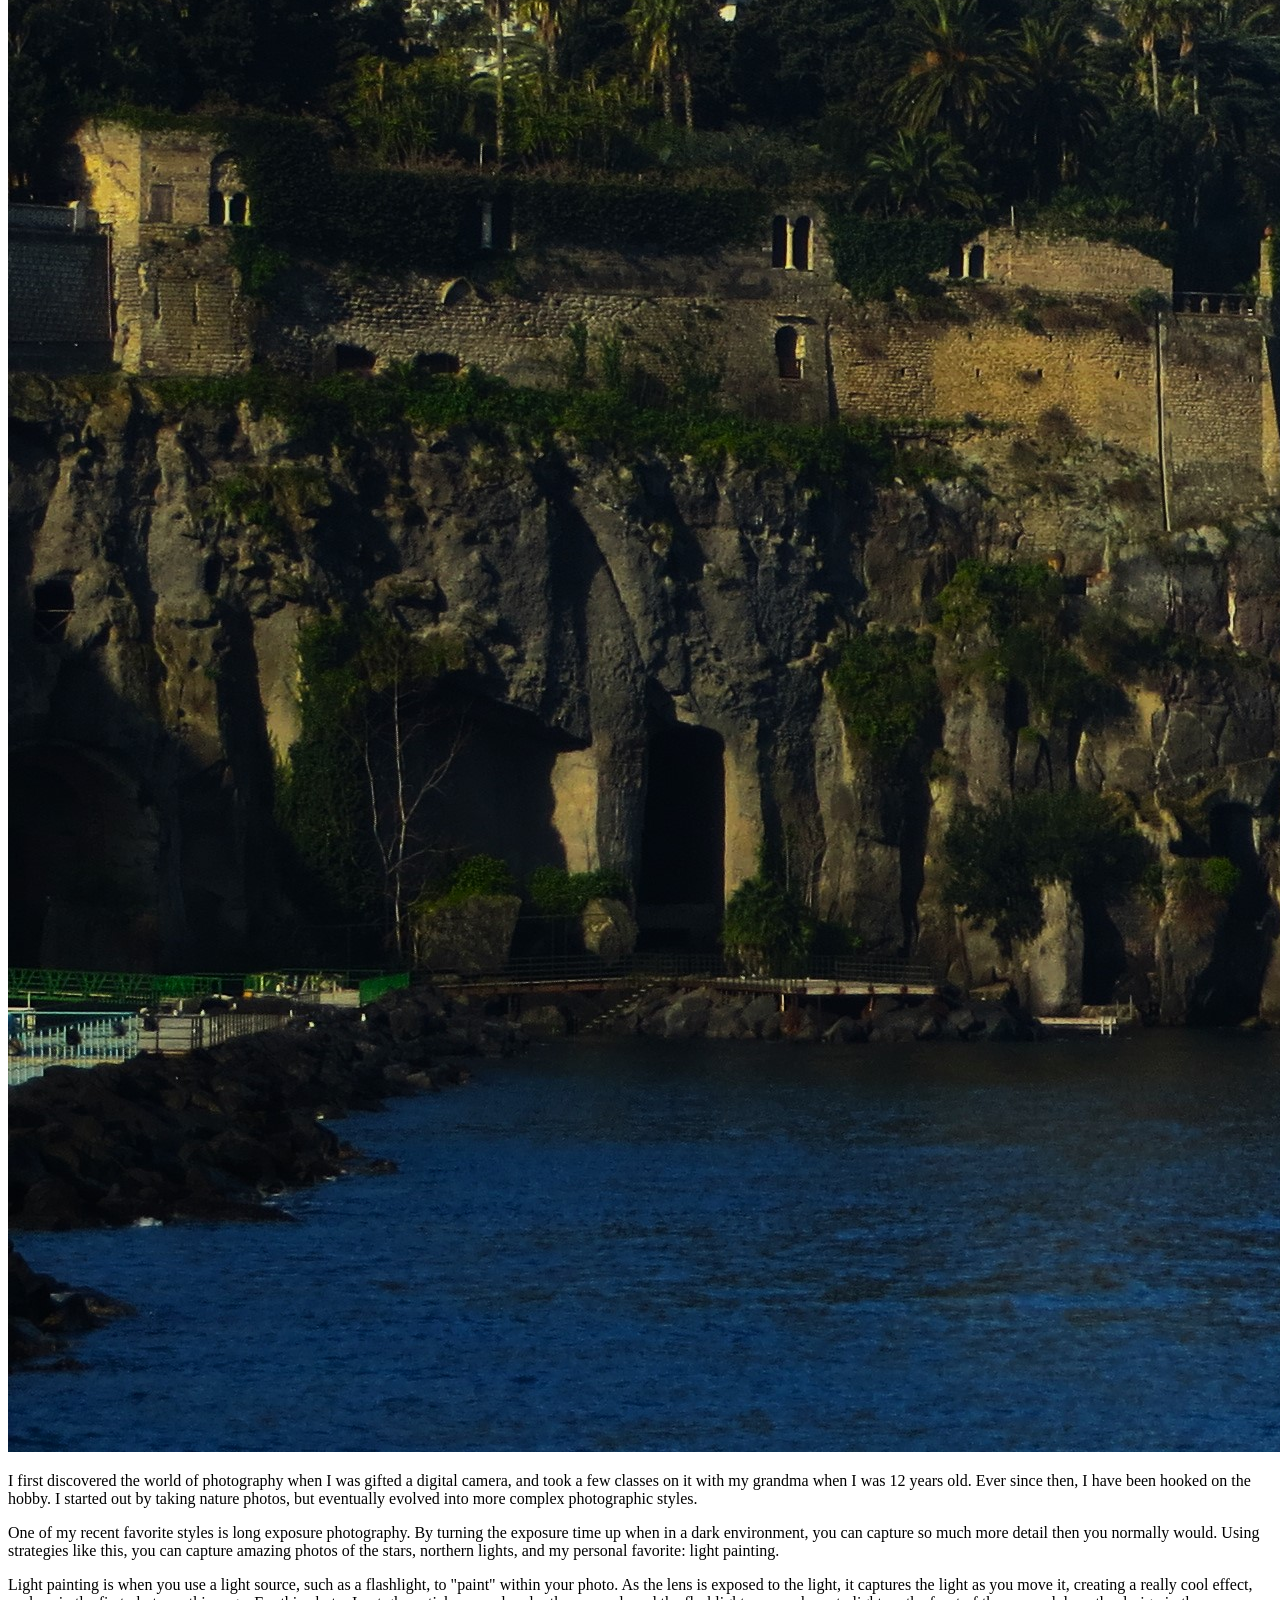
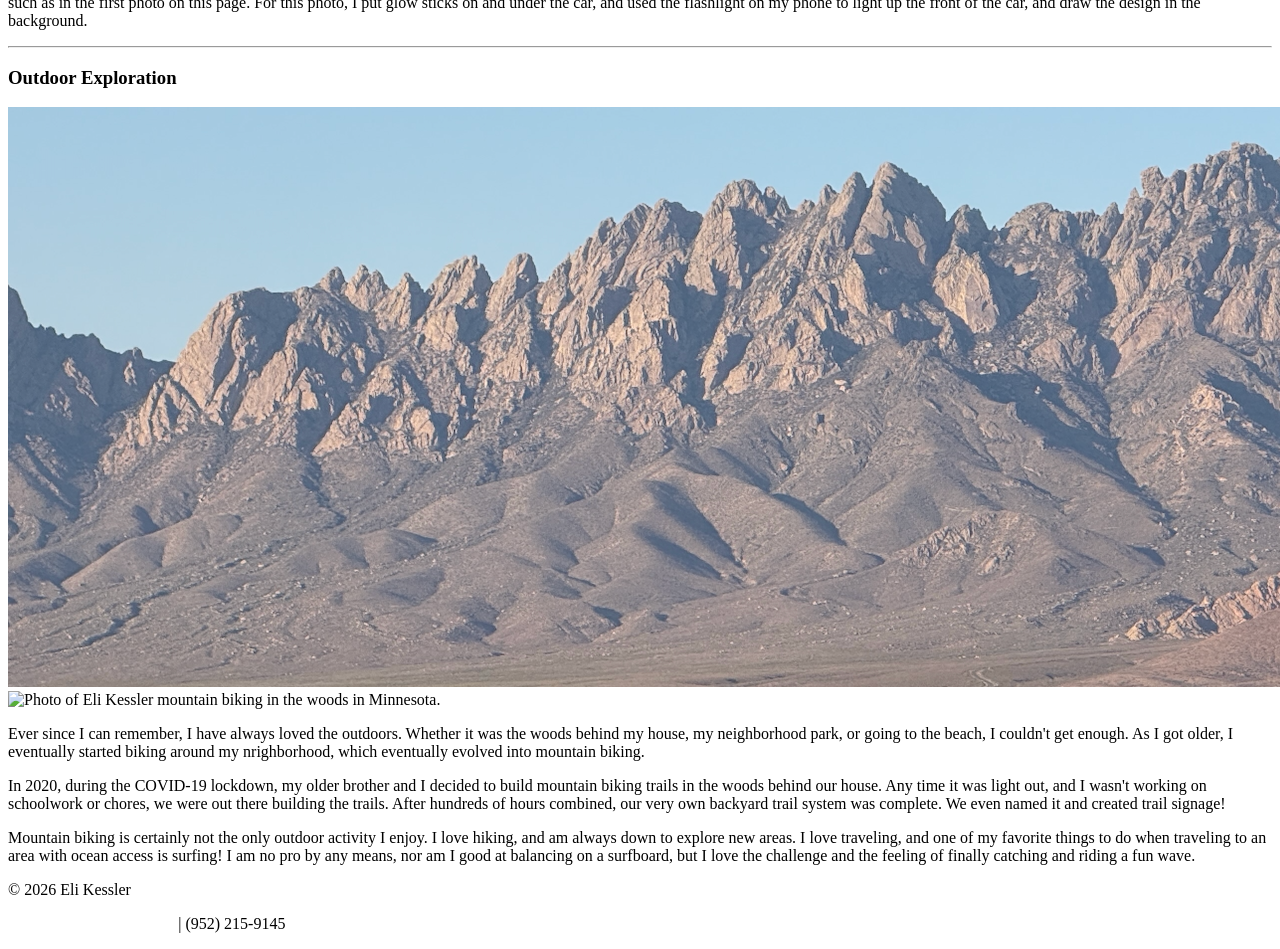
==== commit 0a07cb54: "Revise values section for improved clarity Updated wording for clarity and grammatical accuracy." ====
--- a/about.html
+++ b/about.html
@@ -24,9 +24,9 @@
                 <a href="index.html"> <img src="images/Logo.png" height="50 px"/> </a>
             </div>
             <ul class="nav-menu">
-                <li><a href="index.html">Home</a></li>
-                <li><a href="resume.html">Resume</a></li>
-                <li><a href="about.html" class="active">About Me</a></li>
+                <li><a href="/">Home</a></li>
+                <li><a href="resume">Resume</a></li>
+                <li><a href="about" class="active">About Me</a></li>
             
             
             </ul>
@@ -52,11 +52,11 @@
             <div class="values-grid">
                 <div class="value-item">
                     <h4>Community Wellbeing</h4>
-                    <p>The wellbeing of employees and the communities they serve is a top priority for me, and it is what drives me to seek out opportunities that allow me to improve wellbeing within the employees and their communities.</p>
+                    <p>The wellbeing of employees and the communities they serve is a top priority for me. When employees and the communities they serve are impacted positively by management, it improves the overall community mindset.</p>
                 </div>
                 <div class="value-item">
                     <h4>Integrity</h4>
-                    <p>I believe that companies should always operate with transparency and honesty. It build stronger relationships with customers when a company is honest and shows that they care.</p>
+                    <p>I believe that companies should always operate with transparency and honesty. It builds stronger relationships with customers when a company is honest and shows that they care.</p>
                 </div>
                 <div class="value-item">
                     <h4>Sustainability</h4>
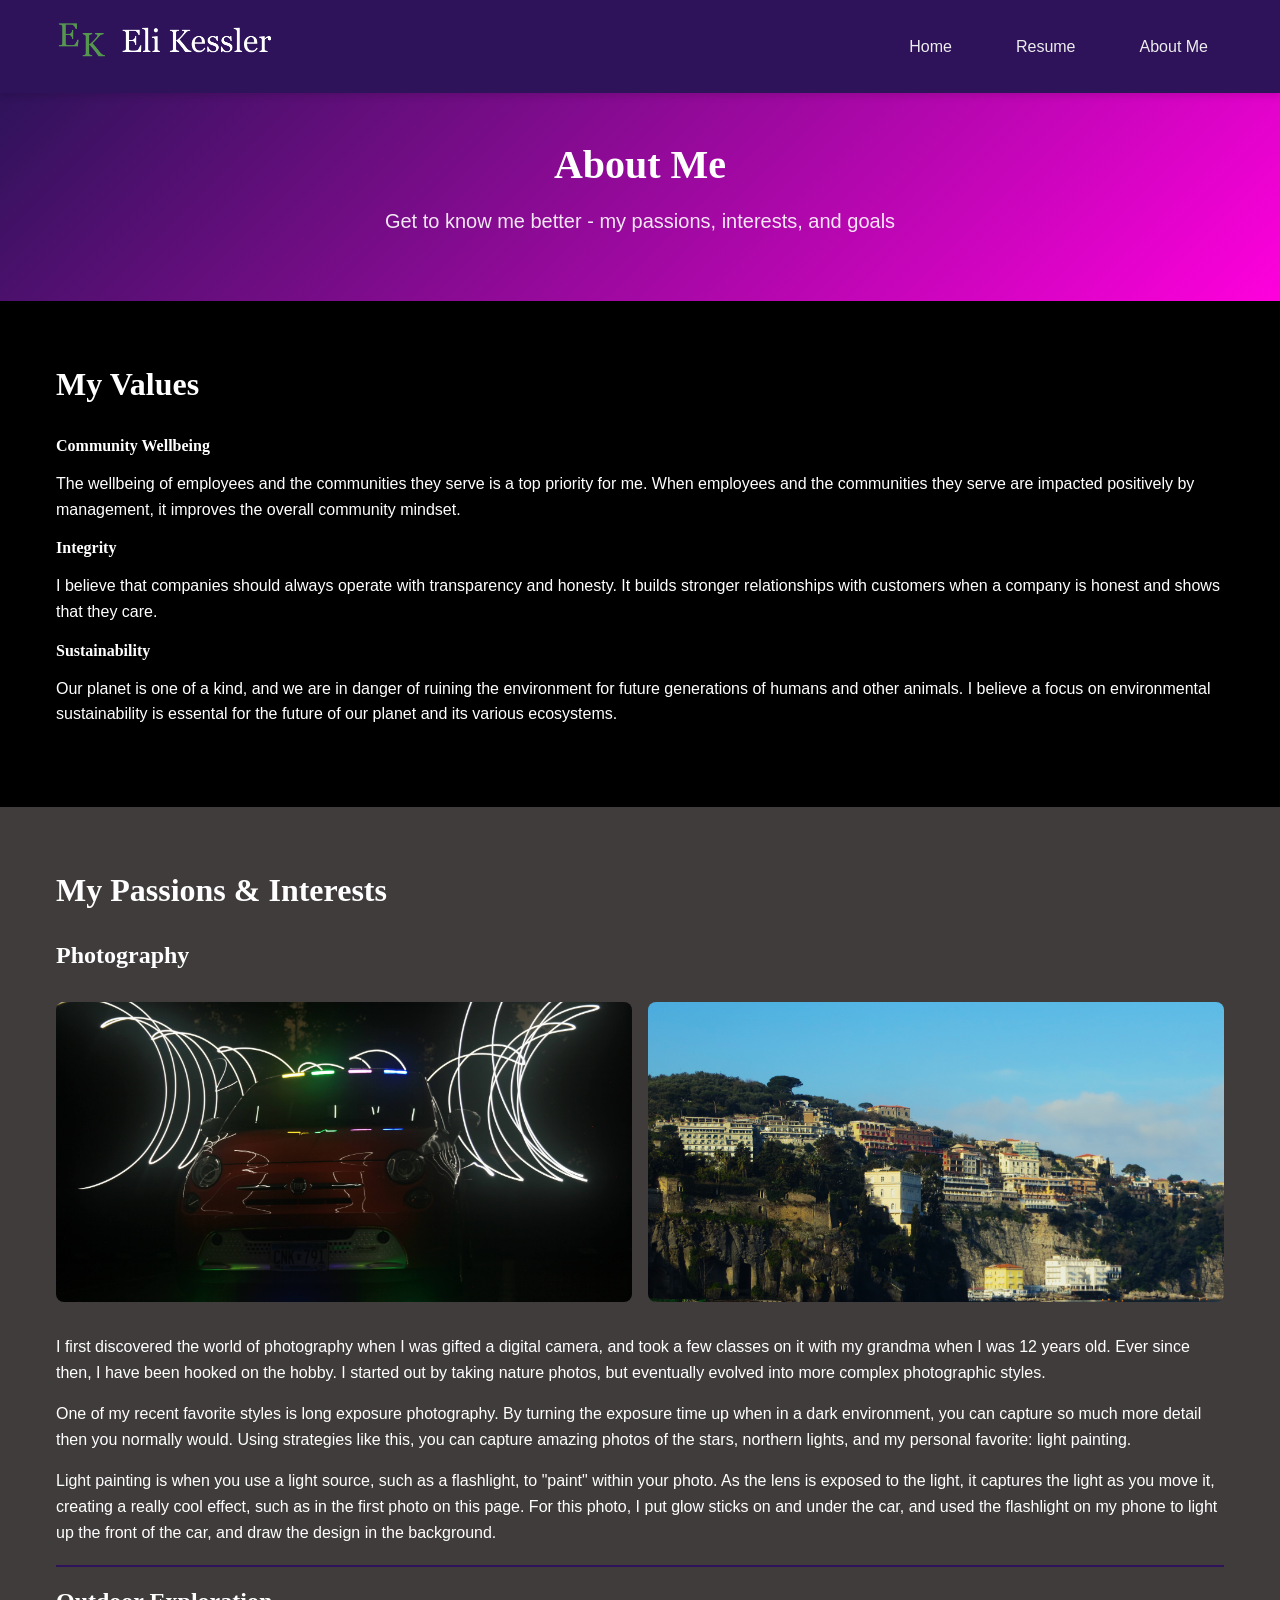
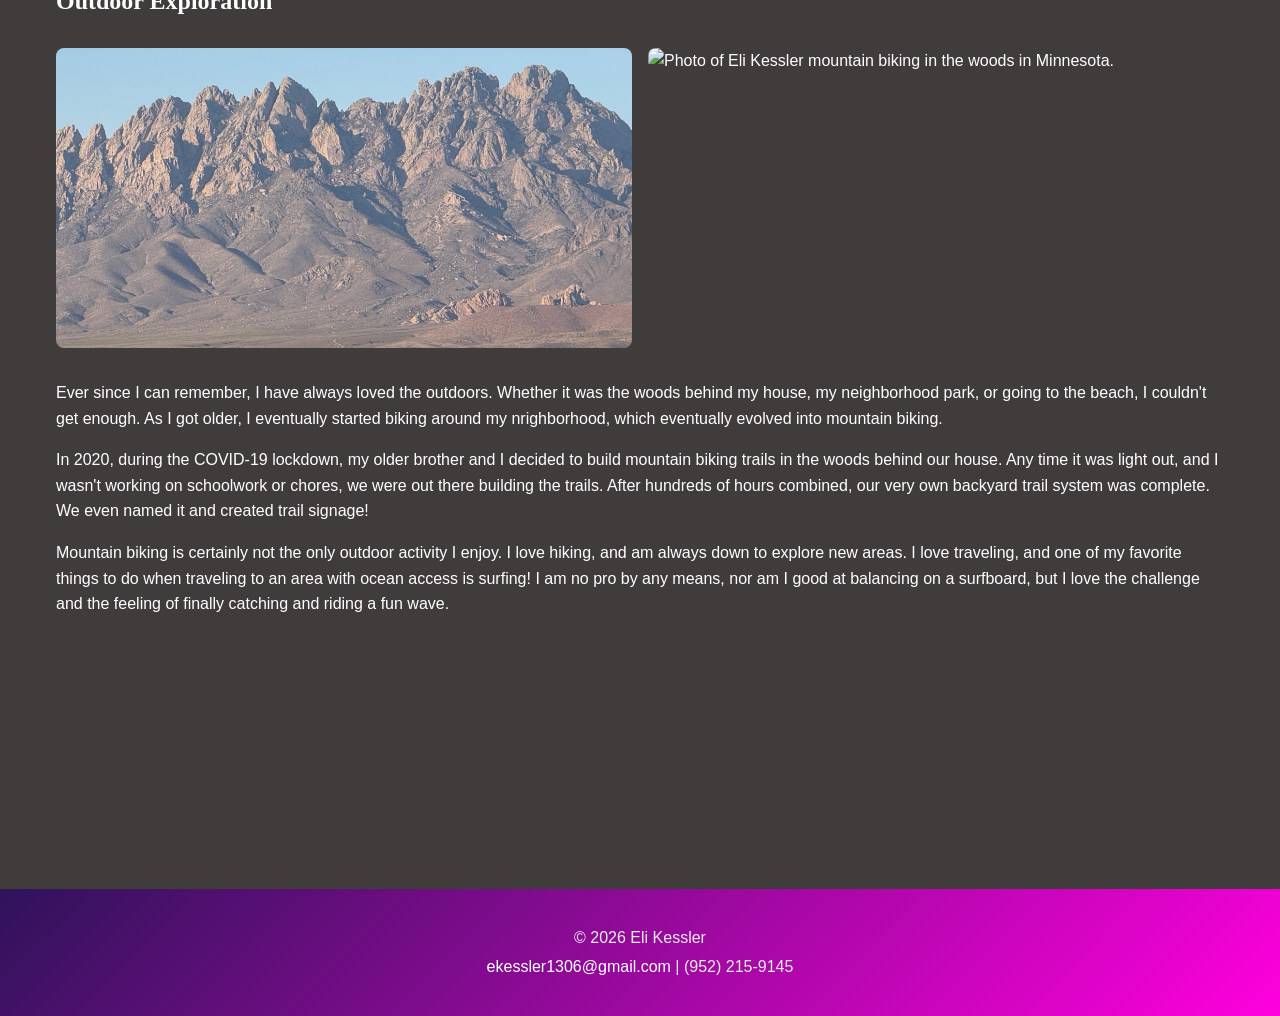
==== commit e3ab4c21: "Update about.html" ====
--- a/about.html
+++ b/about.html
@@ -10,7 +10,7 @@
     <meta name="description" content="Eli Kessler - About Me, hobbies, interests, career goals">
 
 
-    <title>Eli Kessler - About Me | Personal Portfolio</title>
+    <title>Eli Kessler - About Me</title>
 
     <link rel="stylesheet" href="css/style.css">
 </head>
@@ -21,7 +21,7 @@
         
         <div class="container">
             <div class="logo">
-                <a href="index.html"> <img src="images/Logo.png" height="50 px"/> </a>
+                <a href="index"> <img src="images/Logo.png" height="50 px"/> </a>
             </div>
             <ul class="nav-menu">
                 <li><a href="/">Home</a></li>
--- a/css/style.css
+++ b/css/style.css
@@ -0,0 +1,607 @@
+
+
+hr {
+   border: none;
+   border-top: 2px solid var(--primary-color);
+   margin: 20px 0;
+}
+
+.header-logo {
+    max-width: 200px; 
+    height: auto;
+}
+
+:root {
+
+    --primary-color: #2e135a;
+  
+    --secondary-color: #3a6536;
+   
+    --accent-color: #ff00dd;
+   
+    --text-primary: #ffffff;
+   
+    --text-secondary: #ffffff;
+   
+    --background: #000000;
+
+    --background-light: #413c3c;
+    
+    --border-color: #2f007a;
+
+    --link-hover: #c27ba0;
+
+   
+    --font-primary: 'Georgia', Tahoma, Geneva, Verdana, sans-serif;
+    --font-heading: 'Georgia', serif;
+
+    --spacing-xs: 0.5rem;
+    --spacing-sm: 1rem;
+    --spacing-md: 2rem;
+    --spacing-lg: 3rem;
+    --spacing-xl: 4rem;
+
+   
+    --radius-sm: 0.25rem;
+    --radius-md: 0.5rem;
+    --radius-lg: 1rem;
+
+    
+    --shadow-sm: 0 1px 2px rgba(0, 0, 0, 0.05);
+    --shadow-md: 0 4px 6px rgba(0, 0, 0, 0.1);
+    --shadow-lg: 0 10px 15px rgba(0, 0, 0, 0.1);
+}
+
+
+* {
+    margin: 0;
+    padding: 0;
+    box-sizing: border-box;
+}
+
+html {
+    scroll-behavior: smooth;
+}
+
+body {
+    font-family: var(--font-primary);
+    color: var(--text-primary);
+    line-height: 1.6;
+    background-color: var(--background);
+}
+
+.container {
+    max-width: 1200px;
+    margin: 0 auto;
+    padding: 0 var(--spacing-sm);
+}
+
+
+h1,
+h2,
+h3,
+h4,
+h5,
+h6 {
+    font-family: var(--font-heading);
+    line-height: 1.2;
+    margin-bottom: var(--spacing-sm);
+    color: var(--text-primary);
+}
+
+h1 {
+    font-size: 2.5rem;
+}
+
+h2 {
+    font-size: 2rem;
+    margin-bottom: var(--spacing-md);
+}
+
+h3 {
+    font-size: 1.5rem;
+}
+
+p {
+    margin-bottom: var(--spacing-sm);
+}
+
+a {
+    color: var(--accent-color);
+    text-decoration: none;
+    transition: color 0.3s ease;
+}
+
+a:hover {
+    color: var(--accent-color);
+    text-decoration: underline;
+}
+
+
+.navbar {
+    background-color: var(--primary-color);
+    color: white;
+    padding: var(--spacing-sm) 0;
+    box-shadow: var(--shadow-md);
+    position: sticky;
+    top: 0;
+    z-index: 1000;
+}
+
+.navbar .container {
+    display: flex;
+    justify-content: space-between;
+    align-items: center;
+}
+
+.logo a {
+    color: white;
+    font-size: 1.5rem;
+    font-weight: bold;
+    text-decoration: none;
+}
+
+.nav-menu {
+    display: flex;
+    list-style: none;
+    gap: var(--spacing-md);
+}
+
+.nav-menu a {
+    color: #ededed;
+    padding: 0.5rem 1rem;
+    border-radius: var(--radius-sm);
+    transition: background-color 0.3s ease;
+}
+
+.nav-menu a:hover,
+.nav-menu a.active {
+    background-color: rgba(255, 255, 255, 0.2);
+    text-decoration: none;
+}
+
+
+.hamburger {
+    display: none;
+    flex-direction: column;
+    cursor: pointer;
+    gap: 4px;
+}
+
+.hamburger span {
+    width: 25px;
+    height: 3px;
+    background-color: white;
+    transition: 0.3s;
+}
+
+
+.hero {
+    background: linear-gradient(135deg, var(--primary-color) 0%, var(--accent-color) 100%);
+    color: white;
+    padding: var(--spacing-xl) 0;
+    text-align: center;
+}
+
+.hero-content {
+    max-width: 800px;
+    margin: 0 auto;
+}
+
+.headshot {
+    width: 200px;
+    height: 200px;
+    border-radius: 50%;
+    object-fit: cover;
+    border: 5px solid white;
+    box-shadow: var(--shadow-lg);
+    margin-bottom: var(--spacing-md);
+}
+
+.hero h1 {
+    color: white;
+    margin-bottom: var(--spacing-sm);
+}
+
+.intro {
+    font-size: 1.25rem;
+    max-width: 600px;
+    margin: 0 auto;
+}
+
+
+section {
+    padding: var(--spacing-xl) 0;
+}
+
+section:nth-child(even) {
+    background-color: var(--background-light);
+}
+
+.page-header {
+     background: linear-gradient(135deg, var(--primary-color) 0%, var(--accent-color) 100%);
+    color: white;
+    padding: var(--spacing-lg) 0;
+    text-align: center;
+}
+
+.page-header h1 {
+    color: white;
+}
+
+.page-header p {
+    font-size: 1.25rem;
+    opacity: 0.9;
+}
+
+
+.btn {
+    display: inline-block;
+    padding: 0.75rem 1.5rem;
+    border-radius: var(--radius-md);
+    font-weight: bold;
+    text-decoration: none;
+    transition: all 0.3s ease;
+    cursor: pointer;
+    border: none;
+}
+
+.btn-primary {
+    background-color: var(--primary-color);
+    color: white;
+}
+
+.btn-primary:hover {
+    background-color: var(--primary-color);
+    text-decoration: none;
+    transform: translateY(-2px);
+    box-shadow: var(--shadow-lg);
+}
+
+.btn-secondary {
+    background-color: var(--secondary-color);
+    color: var(--text-primary);
+}
+
+.btn-secondary:hover {
+    background-color: #e6b800;
+    text-decoration: none;
+    transform: translateY(-2px);
+}
+
+.btn-download {
+    background-color: var(--primary-color);
+    color: white;
+    margin-top: var(--spacing-sm);
+  
+}
+
+.btn-download:hover {
+    background-color: var(--primary-color);
+    text-decoration: none;
+    
+}
+
+
+.hobby-grid,
+.highlights-grid,
+.reasons-grid,
+.facts-grid,
+.skills-grid {
+    display: grid;
+    grid-template-columns: repeat(auto-fit, minmax(250px, 1fr));
+    gap: var(--spacing-md);
+    margin-top: var(--spacing-md);
+}
+
+
+.hobby-card,
+.reason-card,
+.highlight-item,
+.highlight-card,
+.company-card {
+    background: #3a6536;
+    padding: var(--spacing-md);
+    border-radius: var(--radius-lg);
+    box-shadow: var(--shadow-md);
+    transition: transform 0.3s ease, box-shadow 0.3s ease;
+}
+
+.hobby-card:hover,
+.reason-card:hover,
+.highlight-item:hover,
+.highlight-card:hover {
+    transform: translateY(-5px);
+    box-shadow: var(--shadow-lg);
+}
+
+.hobby-card img {
+    width: 100%;
+    height: 300px;
+    object-fit: cover;
+    border-radius: var(--radius-md);
+    margin-bottom: var(--spacing-sm);
+}
+
+.highlight-item img,
+.highlight-card img {
+    width: 100%;
+    height: auto;
+    border-radius: var(--radius-md);
+    margin-bottom: var(--spacing-sm);
+}
+
+.reason-card .icon {
+    font-size: 3rem;
+    margin-bottom: var(--spacing-sm);
+}
+
+
+.video-container {
+    position: relative;
+    padding-bottom: 56.25%;
+  
+    height: 0;
+    overflow: hidden;
+    max-width: 800px;
+    margin: var(--spacing-md) auto;
+    border-radius: var(--radius-lg);
+    box-shadow: var(--shadow-lg);
+}
+
+.video-container iframe,
+.video-container video {
+    position: absolute;
+    top: 0;
+    left: 0;
+    width: 100%;
+    height: 100%;
+}
+
+
+.resume-section {
+    margin-bottom: var(--spacing-md);
+}
+
+.resume-item {
+    margin-bottom: var(--spacing-md);
+    padding-bottom: var(--spacing-md);
+    border-bottom: 1px solid var(--border-color);
+}
+
+.resume-item:last-child {
+    border-bottom: none;
+}
+
+.item-header {
+    display: flex;
+    justify-content: space-between;
+    align-items: baseline;
+    margin-bottom: var(--spacing-xs);
+}
+
+.item-header h3 {
+    margin-bottom: 0;
+}
+
+.date {
+    color: var(--text-secondary);
+    font-style: italic;
+}
+
+.institution {
+    color: var(--text-secondary);
+    margin-bottom: var(--spacing-sm);
+}
+
+.resume-item ul {
+    margin-left: var(--spacing-md);
+}
+
+.resume-item li {
+    margin-bottom: var(--spacing-xs);
+}
+
+.skill-category {
+    background: var(--background-light);
+    padding: var(--spacing-md);
+    border-radius: var(--radius-md);
+}
+
+
+
+.hobby-detail {
+    margin-bottom: var(--spacing-lg);
+    padding-bottom: var(--spacing-lg);
+    border-bottom: none;
+}
+
+.hobby-detail:last-child {
+    border-bottom: none;
+}
+
+.hobby-images {
+    display: grid;
+    grid-template-columns: repeat(auto-fit, minmax(300px, 1fr));
+    gap: var(--spacing-sm);
+    margin: var(--spacing-md) 0;
+}
+
+.hobby-images img {
+    width: 100%;
+    height: 300px;
+    object-fit: cover;
+    border-radius: var(--radius-md);
+}
+
+
+
+.cta {
+    background: var(--primary-color);
+    text-align: center;
+    padding: var(--spacing-xl) 0;
+    
+}
+
+.cta h2,
+.cta p {
+    color: white;
+}
+
+.cta-buttons {
+    display: flex;
+    gap: var(--spacing-sm);
+    justify-content: center;
+    margin-top: var(--spacing-md);
+    
+}
+
+
+footer {
+      background: linear-gradient(135deg, var(--primary-color) 0%, var(--accent-color) 100%);
+    color: #ededed;
+    text-align: center;
+    padding: var(--spacing-md) 0;
+}
+
+footer p {
+    margin: 0.25rem 0;
+}
+
+
+@media (max-width: 768px) {
+
+   
+    .nav-menu {
+        position: fixed;
+        left: -100%;
+        top: 60px;
+        flex-direction: column;
+        background-color: var(--primary-color);
+        width: 100%;
+        text-align: center;
+        transition: 0.3s;
+        box-shadow: var(--shadow-lg);
+        padding: var(--spacing-md) 0;
+    }
+
+    .nav-menu.active {
+        left: 0;
+    }
+
+    .hamburger {
+        display: flex;
+    }
+
+   
+    h1 {
+        font-size: 2rem;
+    }
+
+    h2 {
+        font-size: 1.75rem;
+    }
+
+
+    .hobby-grid,
+    .highlights-grid,
+    .reasons-grid {
+        grid-template-columns: 1fr;
+    }
+
+   
+    .item-header {
+        flex-direction: column;
+        align-items: flex-start;
+    }
+
+
+    .cta-buttons {
+        flex-direction: column;
+        align-items: center;
+    }
+
+    .btn {
+        width: 80%;
+    }
+}
+
+
+.text-center {
+    text-align: center;
+}
+
+.mt-1 {
+    margin-top: var(--spacing-sm);
+}
+
+.mt-2 {
+    margin-top: var(--spacing-md);
+}
+
+.mt-3 {
+    margin-top: var(--spacing-lg);
+}
+
+.mb-1 {
+    margin-bottom: var(--spacing-sm);
+}
+
+.mb-2 {
+    margin-bottom: var(--spacing-md);
+}
+
+.mb-3 {
+    margin-bottom: var(--spacing-lg);
+}
+
+
+@keyframes fadeIn {
+    from {
+        opacity: 0;
+        transform: translateY(20px);
+    }
+
+    to {
+        opacity: 1;
+        transform: translateY(0);
+    }
+}
+
+.fade-in {
+    animation: fadeIn 0.6s ease-out;
+}
+.seal-content {
+    display: flex;
+    flex-direction: row;     
+    justify-content: center;  
+    align-items: center;      
+    gap: 40px;               
+    width: 100%;              
+    max-width: 1000px;        
+    margin: 0 auto;         
+}
+
+.seal-image {
+    width: 350px;
+    height: auto;
+    border-radius: 8px;
+    flex-shrink: 0;          
+}
+
+.seal-text {
+    color: white;
+    margin: 0;
+    line-height: 1.6;
+    max-width: 500px;
+}
+
+
+@media (max-width: 768px) {
+    .seal-content {
+        flex-direction: column;
+        text-align: center;
+    }
+}
+}
+
